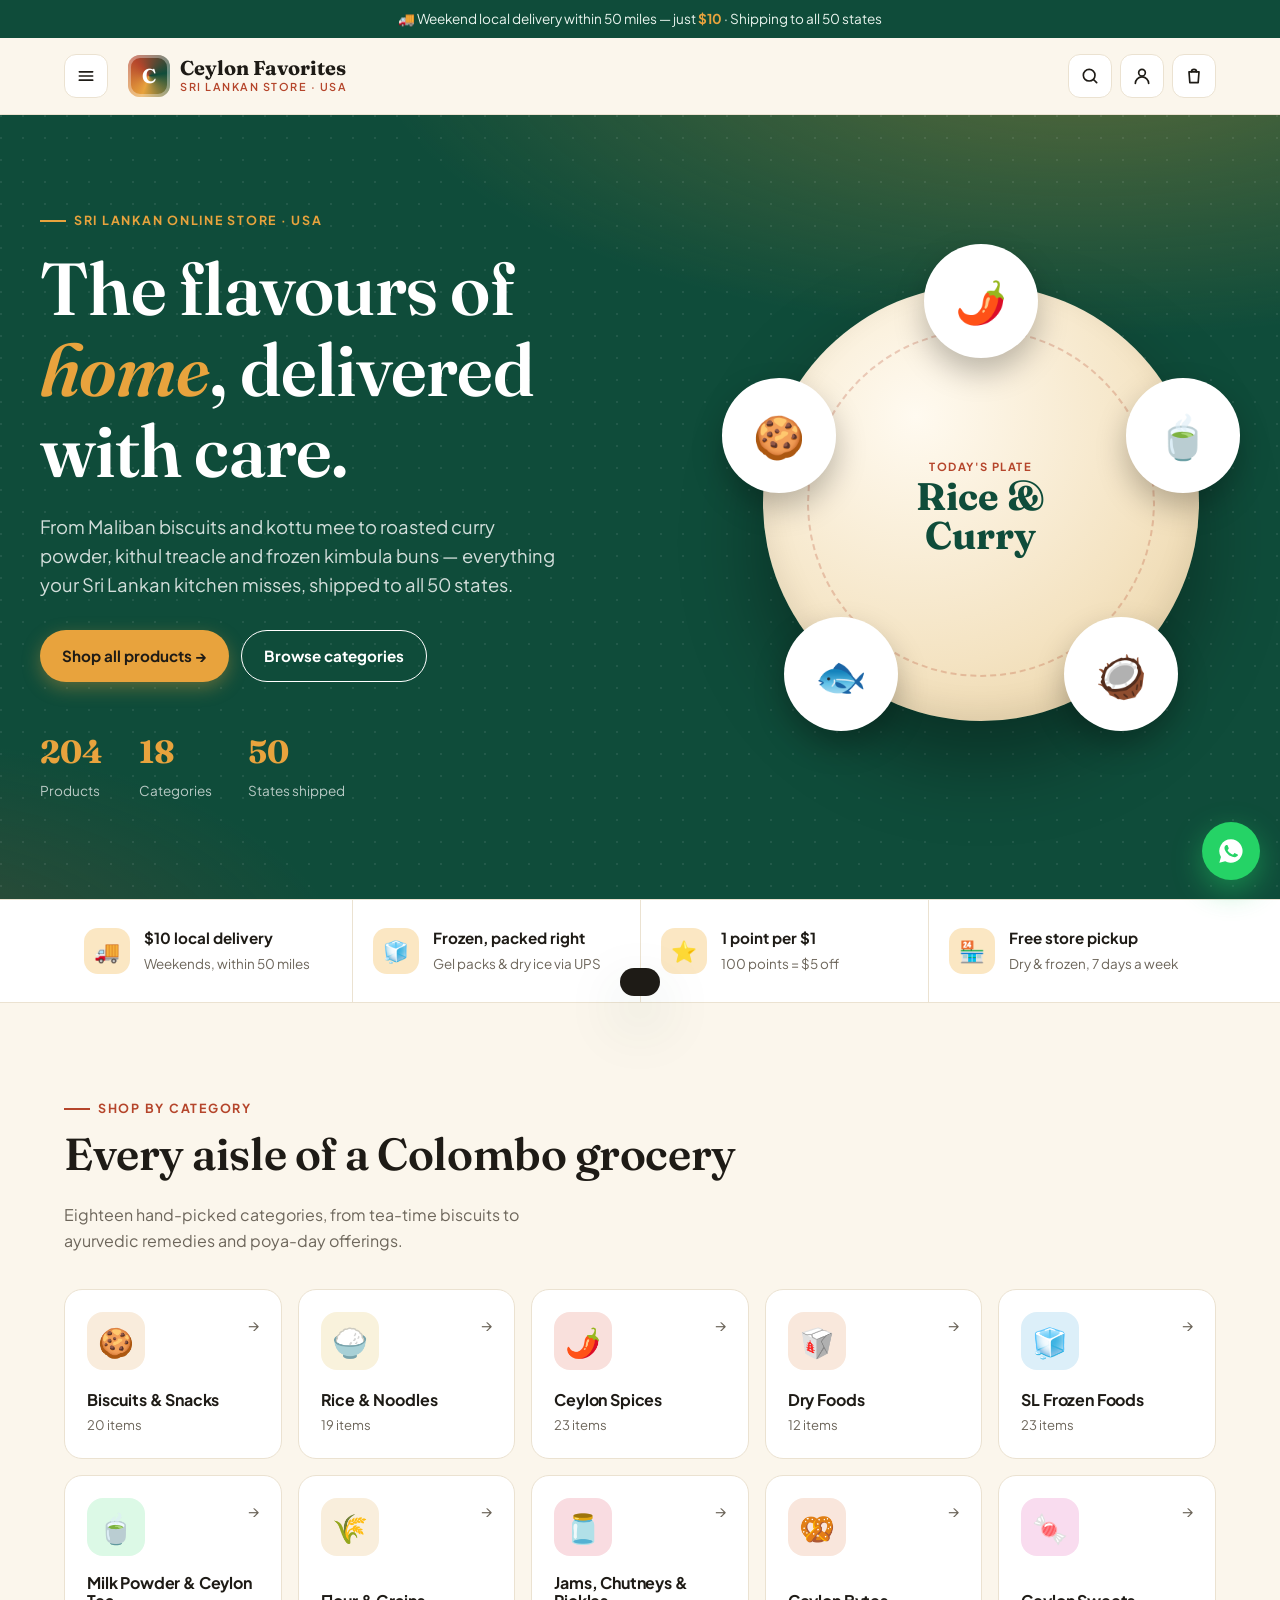
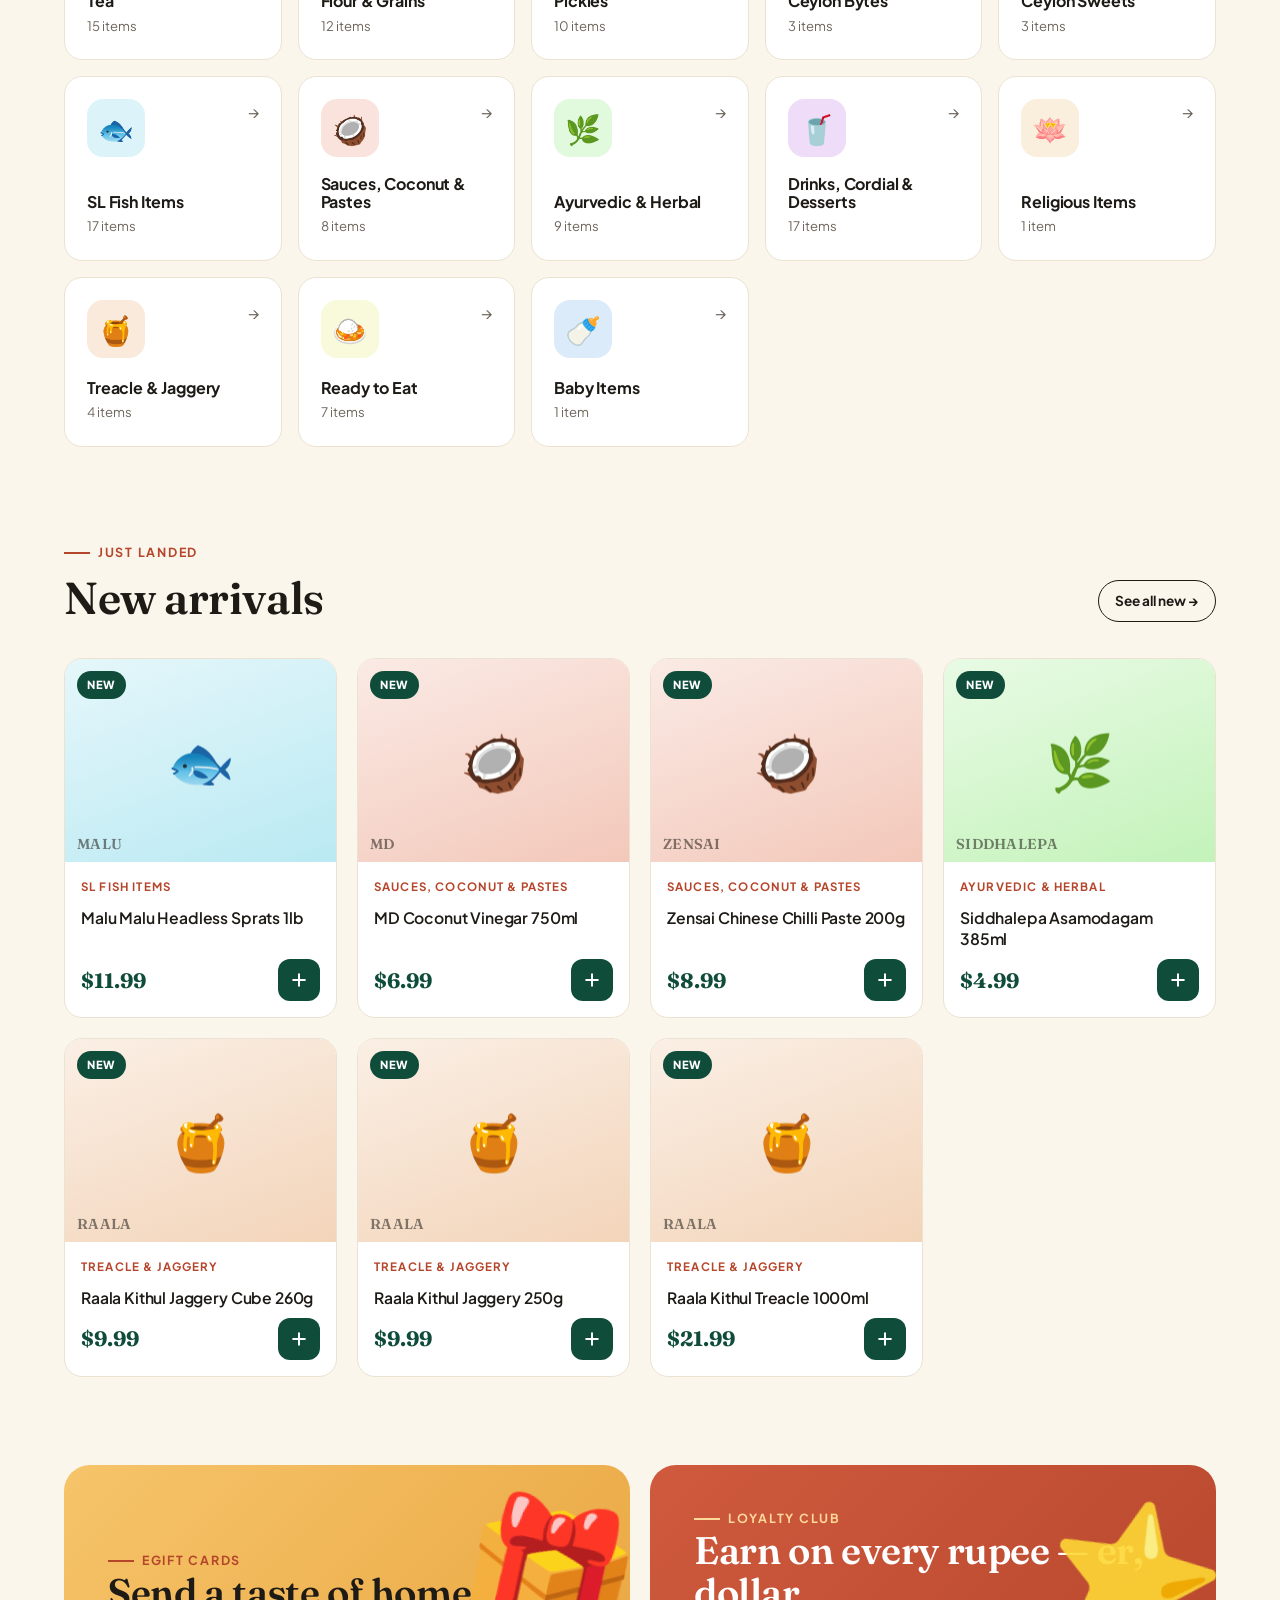
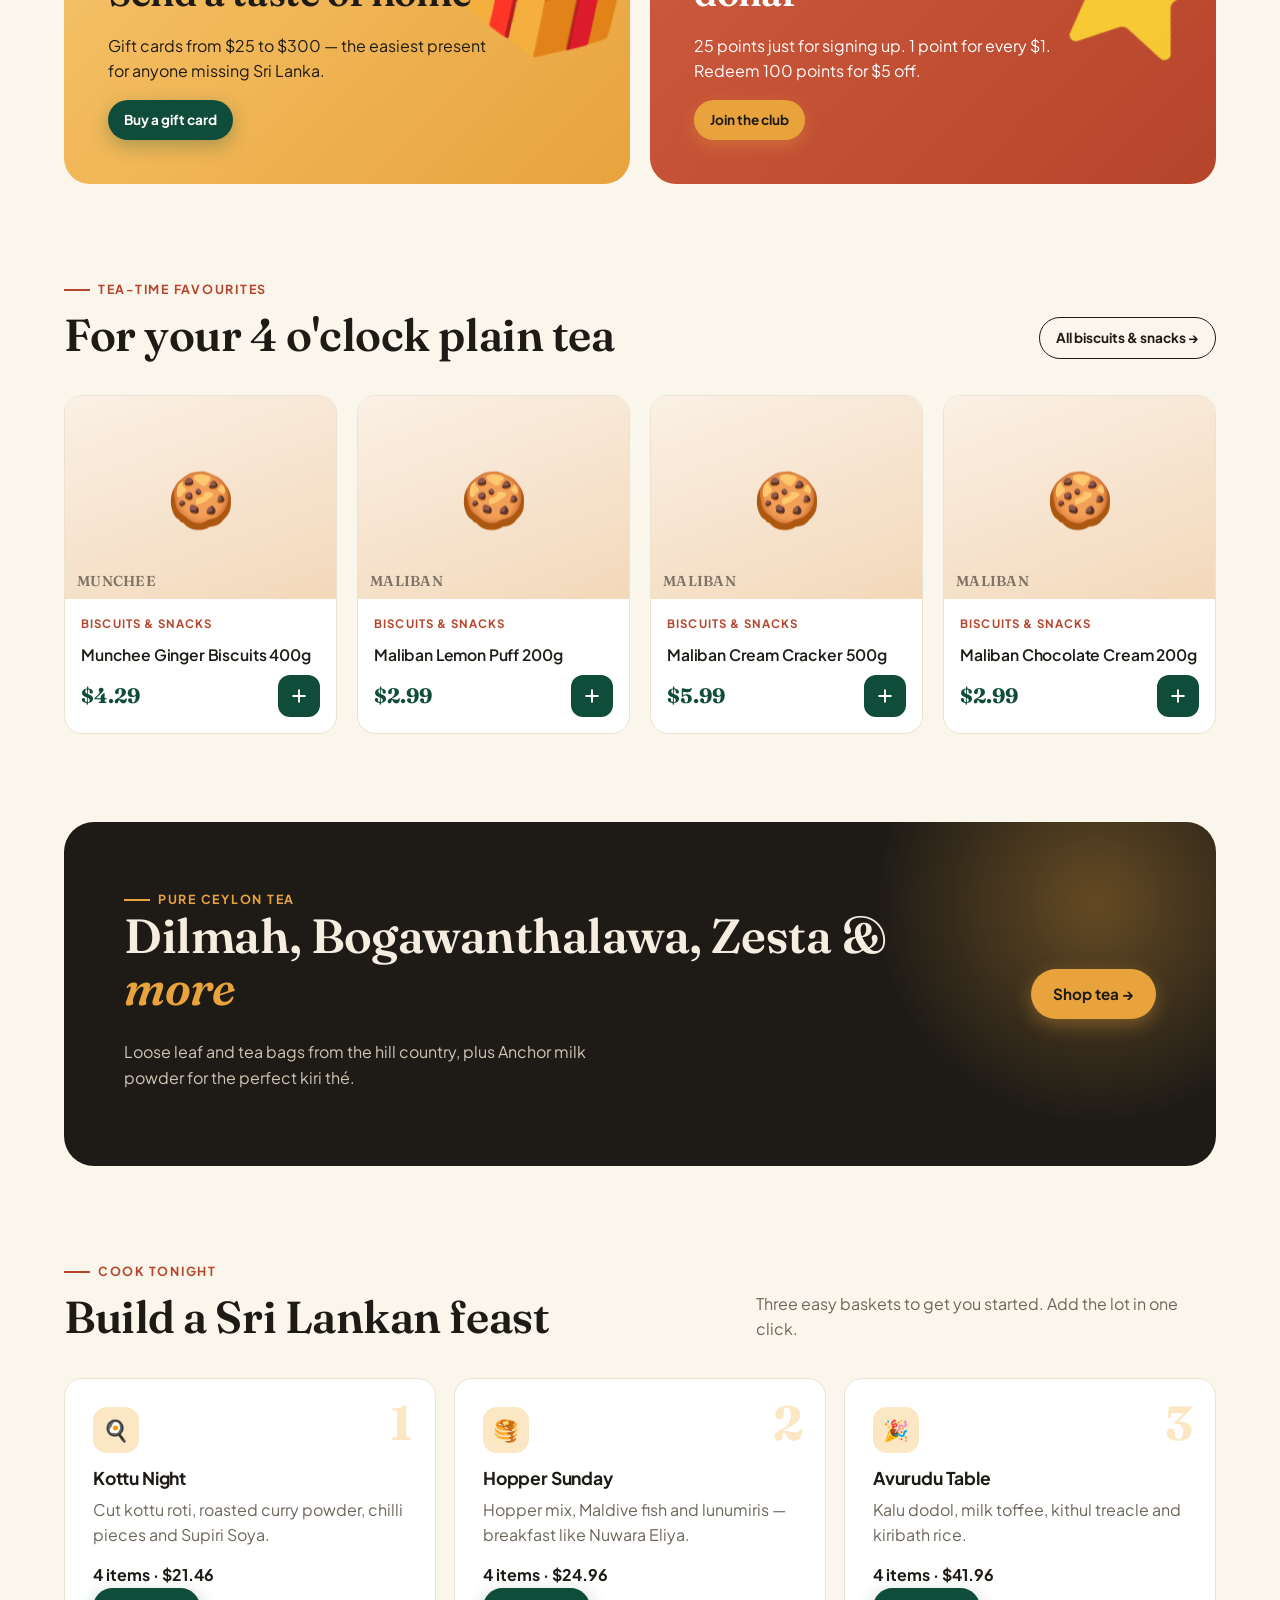
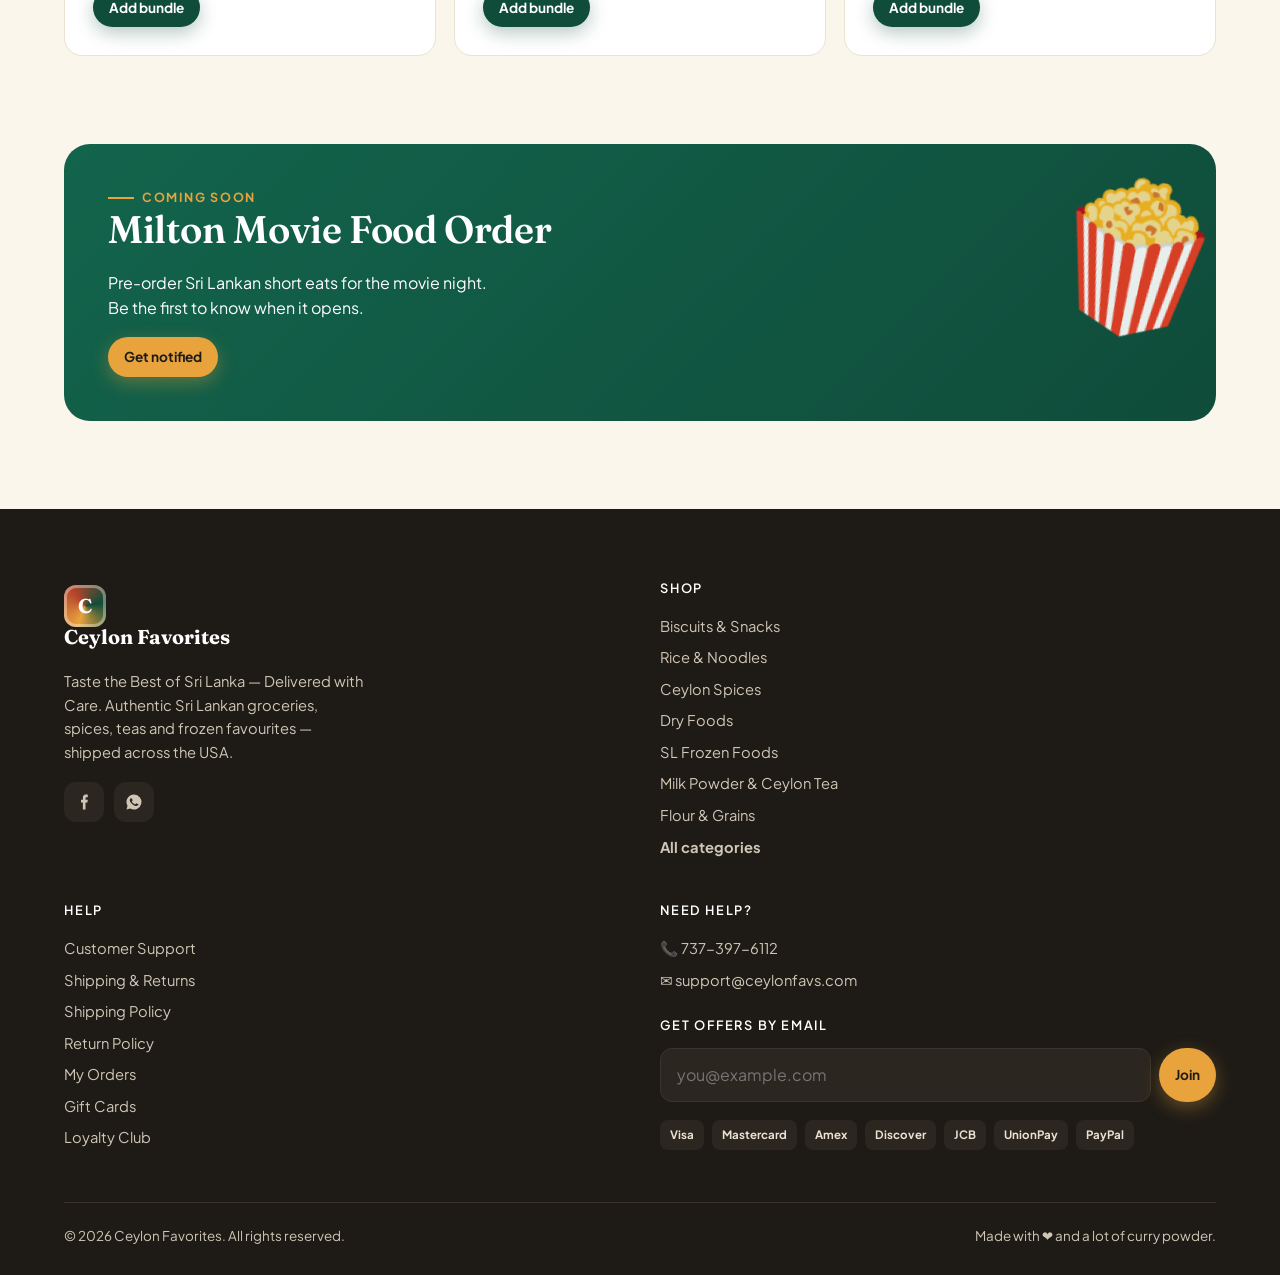
==== index.html @ b24654a7 "Add Ceylon Favorites static website Multi-page storefront covering every menu item: home, all 18 cat" ====
<!doctype html>
<html lang="en">
<head>
  <meta charset="utf-8">
  <meta name="viewport" content="width=device-width, initial-scale=1">
  <title>Ceylon Favorites — Sri Lankan Online Store USA</title>
  <meta name="description" content="Authentic Sri Lankan groceries, spices, teas, snacks and frozen foods delivered across the USA.">
  <link rel="preconnect" href="https://fonts.googleapis.com">
  <link rel="preconnect" href="https://fonts.gstatic.com" crossorigin>
  <link href="https://fonts.googleapis.com/css2?family=Fraunces:ital,opsz,wght@0,9..144,500;0,9..144,600;0,9..144,700;1,9..144,600&family=Plus+Jakarta+Sans:wght@400;500;600;700;800&display=swap" rel="stylesheet">
  <link rel="stylesheet" href="assets/css/style.css">
  <link rel="icon" href="data:image/svg+xml,<svg xmlns='http://www.w3.org/2000/svg' viewBox='0 0 100 100'><text y='.9em' font-size='90'>🌶️</text></svg>">
</head>
<body data-page="home">

<main>
  <!-- Hero -->
  <section class="hero">
    <div class="wrap hero-grid">
      <div>
        <span class="eyebrow">Sri Lankan Online Store · USA</span>
        <h1>The flavours of <em>home</em>, delivered with care.</h1>
        <p class="lead">From Maliban biscuits and kottu mee to roasted curry powder, kithul treacle and frozen kimbula buns — everything your Sri Lankan kitchen misses, shipped to all 50 states.</p>
        <div class="hero-cta">
          <a class="btn btn-gold" href="category.html">Shop all products →</a>
          <a class="btn btn-ghost" href="#categories">Browse categories</a>
        </div>
        <div class="hero-stats">
          <div><b id="statProducts">180+</b><span>Products</span></div>
          <div><b>18</b><span>Categories</span></div>
          <div><b>50</b><span>States shipped</span></div>
        </div>
      </div>
      <div class="hero-art" aria-hidden="true">
        <div class="plate"><div class="plate-center"><div><small>Today's plate</small><b>Rice &amp;<br>Curry</b></div></div></div>
        <div class="orbit">🌶️</div>
        <div class="orbit">🍵</div>
        <div class="orbit">🥥</div>
        <div class="orbit">🐟</div>
        <div class="orbit">🍪</div>
      </div>
    </div>
  </section>

  <!-- Perks -->
  <section class="perks">
    <div class="wrap perks-row">
      <div class="perk"><div class="perk-ico">🚚</div><div><b>$10 local delivery</b><span>Weekends, within 50 miles</span></div></div>
      <div class="perk"><div class="perk-ico">🧊</div><div><b>Frozen, packed right</b><span>Gel packs &amp; dry ice via UPS</span></div></div>
      <div class="perk"><div class="perk-ico">⭐</div><div><b>1 point per $1</b><span>100 points = $5 off</span></div></div>
      <div class="perk"><div class="perk-ico">🏪</div><div><b>Free store pickup</b><span>Dry &amp; frozen, 7 days a week</span></div></div>
    </div>
  </section>

  <!-- Categories -->
  <section class="block" id="categories">
    <div class="wrap">
      <div class="section-head">
        <div><span class="eyebrow dark">Shop by category</span><h2>Every aisle of a Colombo grocery</h2></div>
        <p>Eighteen hand-picked categories, from tea-time biscuits to ayurvedic remedies and poya-day offerings.</p>
      </div>
      <div class="cat-grid" id="catGrid"></div>
    </div>
  </section>

  <!-- New arrivals -->
  <section class="block" style="padding-top:0">
    <div class="wrap">
      <div class="section-head">
        <div><span class="eyebrow dark">Just landed</span><h2>New arrivals</h2></div>
        <a class="btn btn-ghost btn-sm" href="category.html?sort=new">See all new →</a>
      </div>
      <div class="prod-grid" id="newGrid"></div>
    </div>
  </section>

  <!-- Promos -->
  <section class="block" style="padding-top:0">
    <div class="wrap split">
      <a class="promo gold reveal" href="gift-card.html">
        <span class="big-emo">🎁</span>
        <span class="eyebrow dark">eGift Cards</span>
        <h3>Send a taste of home</h3>
        <p>Gift cards from $25 to $300 — the easiest present for anyone missing Sri Lanka.</p>
        <span class="btn btn-primary btn-sm" style="align-self:flex-start">Buy a gift card</span>
      </a>
      <a class="promo red reveal" href="loyalty.html">
        <span class="big-emo">⭐</span>
        <span class="eyebrow" style="color:#ffd99a">Loyalty Club</span>
        <h3>Earn on every rupee — er, dollar</h3>
        <p>25 points just for signing up. 1 point for every $1. Redeem 100 points for $5 off.</p>
        <span class="btn btn-gold btn-sm" style="align-self:flex-start">Join the club</span>
      </a>
    </div>
  </section>

  <!-- Tea-time favourites -->
  <section class="block" style="padding-top:0">
    <div class="wrap">
      <div class="section-head">
        <div><span class="eyebrow dark">Tea-time favourites</span><h2>For your 4 o'clock plain tea</h2></div>
        <a class="btn btn-ghost btn-sm" href="category.html?c=biscuits-and-snacks">All biscuits &amp; snacks →</a>
      </div>
      <div class="prod-grid" id="teaGrid"></div>
    </div>
  </section>

  <!-- Tea band -->
  <section class="block" style="padding-top:0">
    <div class="wrap">
      <div class="tea-band reveal">
        <div style="position:relative">
          <span class="eyebrow">Pure Ceylon Tea</span>
          <h2>Dilmah, Bogawanthalawa, Zesta &amp; <em>more</em></h2>
          <p style="max-width:520px;color:#cfc6b6">Loose leaf and tea bags from the hill country, plus Anchor milk powder for the perfect kiri thé.</p>
        </div>
        <a class="btn btn-gold" style="position:relative" href="category.html?c=milk-powder-ceylon-tea">Shop tea →</a>
      </div>
    </div>
  </section>

  <!-- Cook tonight -->
  <section class="block" style="padding-top:0">
    <div class="wrap">
      <div class="section-head">
        <div><span class="eyebrow dark">Cook tonight</span><h2>Build a Sri Lankan feast</h2></div>
        <p>Three easy baskets to get you started. Add the lot in one click.</p>
      </div>
      <div class="steps" id="bundles"></div>
    </div>
  </section>

  <!-- Coming soon -->
  <section class="block" style="padding-top:0">
    <div class="wrap">
      <a class="promo green reveal" href="movie-food-order.html" style="min-height:240px">
        <span class="big-emo">🍿</span>
        <span class="eyebrow">Coming soon</span>
        <h3>Milton Movie Food Order</h3>
        <p>Pre-order Sri Lankan short eats for the movie night. Be the first to know when it opens.</p>
        <span class="btn btn-gold btn-sm" style="align-self:flex-start">Get notified</span>
      </a>
    </div>
  </section>
</main>

<script src="assets/js/data.js"></script>
<script src="assets/js/main.js"></script>
<script>
  (function () {
    const { D, products, productCard, tint, esc, catLink, addToCart, toast, observeReveals, money, byId } = window.CF;
    document.getElementById("statProducts").textContent = products.length;

    document.getElementById("catGrid").innerHTML = D.categories.map((c) => `
      <a class="cat-card reveal" href="${catLink(c)}">
        <span class="arrow">→</span>
        <span class="emo" style="background:${tint(c.hue)}">${c.icon}</span>
        <div><h3>${esc(c.name)}</h3><small>${c.products.length} item${c.products.length > 1 ? "s" : ""}</small></div>
      </a>`).join("");

    document.getElementById("newGrid").innerHTML = products.filter((p) => p.isNew).slice(0, 8).map((p) => productCard(p, true)).join("");

    const tea = ["Maliban Lemon Puff 200g", "Munchee Ginger Biscuits 400g", "Maliban Cream Cracker 500g", "Maliban Chocolate Cream 200g"];
    document.getElementById("teaGrid").innerHTML = products.filter((p) => tea.includes(p.name)).map((p) => productCard(p, true)).join("");

    const find = (n) => products.find((p) => p.name === n);
    const bundles = [
      { icon: "🍳", title: "Kottu Night", text: "Cut kottu roti, roasted curry powder, chilli pieces and Supiri Soya.", items: ["Fab Cut Kottu Roti 1kg", "Wijaya Roasted Curry Powder 250g", "Wijaya Chilli Pieces 250g", "Delmege Supiri Soya 90g Chicken"] },
      { icon: "🥞", title: "Hopper Sunday", text: "Hopper mix, Maldive fish and lunumiris — breakfast like Nuwara Eliya.", items: ["Wijaya Hopper Mixture 400g", "MD Lunumiris 380g", "MD Maldive Fish Chips 200g Packet", "Yara Grated Coconut 400g"] },
      { icon: "🎉", title: "Avurudu Table", text: "Kalu dodol, milk toffee, kithul treacle and kiribath rice.", items: ["Mikee Kalu Dodol 500g", "Mikee Milk Toffee 200g", "AMK Kithul Treacle 725ml", "White Raw Rice (Kiribath) 4lb"] }
    ];
    document.getElementById("bundles").innerHTML = bundles.map((b, i) => {
      const items = b.items.map(find).filter(Boolean);
      const total = items.reduce((s, p) => s + p.price, 0);
      return `<div class="step reveal">
        <div class="perk-ico">${b.icon}</div>
        <h3>${b.title}</h3>
        <p>${b.text}</p>
        <p style="margin-top:14px;color:var(--ink)"><b>${items.length} items · ${money(total)}</b></p>
        <button class="btn btn-primary btn-sm" data-bundle="${i}">Add bundle</button>
      </div>`;
    }).join("");
    document.getElementById("bundles").addEventListener("click", (e) => {
      const b = e.target.closest("[data-bundle]");
      if (!b) return;
      bundles[b.dataset.bundle].items.map(find).filter(Boolean).forEach((p) => addToCart(p.id));
      toast(`🧺 ${bundles[b.dataset.bundle].title} bundle added`);
    });

    observeReveals();
  })();
</script>
</body>
</html>
---- assets/css/style.css ----
:root {
  --leaf: #0f4c3a;
  --leaf-2: #13644c;
  --leaf-ink: #e9f4ee;
  --saffron: #e8a33d;
  --saffron-soft: #fbe7c3;
  --cinnamon: #b5452b;
  --cream: #fbf6ec;
  --paper: #ffffff;
  --ink: #1e1b16;
  --muted: #6d665b;
  --line: #ebe2d1;
  --shadow: 0 1px 2px rgba(30, 27, 22, .06), 0 8px 24px rgba(30, 27, 22, .08);
  --shadow-lg: 0 24px 60px rgba(15, 76, 58, .18);
  --radius: 18px;
  --display: "Fraunces", Georgia, serif;
  --body: "Plus Jakarta Sans", system-ui, -apple-system, sans-serif;
  --wrap: 1200px;
}

* { box-sizing: border-box; }
html { scroll-behavior: smooth; }
body {
  margin: 0;
  font-family: var(--body);
  color: var(--ink);
  background: var(--cream);
  line-height: 1.6;
  -webkit-font-smoothing: antialiased;
}
img { max-width: 100%; display: block; }
a { color: inherit; text-decoration: none; }
button { font: inherit; cursor: pointer; }
h1, h2, h3, h4 { font-family: var(--display); line-height: 1.1; margin: 0 0 .5em; font-weight: 600; letter-spacing: -.01em; }
p { margin: 0 0 1em; }
.wrap { max-width: var(--wrap); margin: 0 auto; padding: 0 24px; }
[hidden] { display: none !important; }
.sr-only { position: absolute; width: 1px; height: 1px; overflow: hidden; clip: rect(0 0 0 0); }

/* ---------- Announcement + header ---------- */
.announce {
  background: var(--leaf);
  color: var(--leaf-ink);
  font-size: .85rem;
  text-align: center;
  padding: 8px 16px;
}
.announce strong { color: var(--saffron); }

.site-header {
  position: sticky; top: 0; z-index: 50;
  background: rgba(251, 246, 236, .92);
  backdrop-filter: saturate(1.4) blur(12px);
  border-bottom: 1px solid var(--line);
}
.header-row { display: flex; align-items: center; gap: 20px; height: 76px; }
.logo { display: flex; align-items: center; gap: 10px; flex-shrink: 0; }
.logo-mark {
  width: 42px; height: 42px; border-radius: 12px;
  background: conic-gradient(from 200deg, var(--saffron), var(--cinnamon), var(--leaf), var(--saffron));
  display: grid; place-items: center; color: #fff; font-family: var(--display); font-weight: 700; font-size: 1.25rem;
  box-shadow: inset 0 0 0 3px rgba(255,255,255,.35);
}
.logo-text { font-family: var(--display); font-size: 1.25rem; font-weight: 700; line-height: 1; }
.logo-text small { display: block; font-family: var(--body); font-size: .68rem; font-weight: 600; letter-spacing: .14em; text-transform: uppercase; color: var(--cinnamon); margin-top: 4px; }

.nav { display: flex; align-items: center; gap: 2px; margin-left: auto; }
.nav > .nav-item { position: relative; }
.nav-link {
  display: flex; align-items: center; gap: 4px;
  padding: 9px 10px; border-radius: 10px; white-space: nowrap;
  font-weight: 600; font-size: .88rem; color: var(--ink);
  background: none; border: 0;
}
.nav-link:hover, .nav-item:focus-within > .nav-link, .nav-link.active { background: var(--saffron-soft); }
.nav-link .chev { width: 10px; transition: transform .2s; }
.nav-item:hover .chev, .nav-item:focus-within .chev { transform: rotate(180deg); }

.dropdown {
  position: absolute; top: calc(100% + 8px); left: 50%;
  transform: translate(-50%, 6px);
  background: var(--paper); border: 1px solid var(--line); border-radius: var(--radius);
  box-shadow: var(--shadow-lg); padding: 10px; min-width: 240px;
  opacity: 0; visibility: hidden; transition: .18s ease;
}
.dropdown::before { content: ""; position: absolute; inset: -12px 0 auto; height: 12px; }
.nav-item:hover > .dropdown, .nav-item:focus-within > .dropdown { opacity: 1; visibility: visible; transform: translate(-50%, 0); }
.dropdown a { display: block; padding: 9px 12px; border-radius: 10px; font-size: .92rem; font-weight: 500; }
.dropdown a:hover { background: var(--cream); color: var(--leaf); }
.dropdown .tag { font-size: .66rem; font-weight: 700; color: var(--cinnamon); background: #fbe1da; padding: 2px 7px; border-radius: 99px; margin-left: 6px; vertical-align: 2px; }

.mega { width: min(760px, 92vw); display: grid; grid-template-columns: repeat(3, 1fr); gap: 2px; padding: 14px; }
.mega a { display: flex; align-items: center; gap: 10px; }
.mega .emo { width: 30px; height: 30px; border-radius: 9px; display: grid; place-items: center; font-size: 1rem; flex-shrink: 0; }
.mega-foot { grid-column: 1 / -1; border-top: 1px solid var(--line); margin-top: 8px; padding-top: 8px; }
.mega-foot a { font-weight: 700; color: var(--leaf); }

.header-actions { display: flex; align-items: center; gap: 8px; }
.icon-btn {
  position: relative; width: 44px; height: 44px; border-radius: 12px;
  border: 1px solid var(--line); background: var(--paper);
  display: grid; place-items: center; color: var(--ink);
}
.icon-btn:hover { border-color: var(--leaf); color: var(--leaf); }
.icon-btn svg { width: 20px; height: 20px; }
.badge {
  position: absolute; top: -6px; right: -6px; min-width: 20px; height: 20px; padding: 0 5px;
  border-radius: 99px; background: var(--cinnamon); color: #fff; font-size: .72rem; font-weight: 700;
  display: grid; place-items: center; border: 2px solid var(--cream);
}
.badge[data-count="0"] { display: none; }
.menu-toggle { display: none; }

.search-bar { display: none; border-top: 1px solid var(--line); padding: 14px 0; }
.search-bar.open { display: block; }
.search-bar form { display: flex; gap: 10px; }

/* ---------- Buttons & inputs ---------- */
.btn {
  display: inline-flex; align-items: center; justify-content: center; gap: 8px;
  padding: 13px 22px; border-radius: 999px; border: 0;
  font-weight: 700; font-size: .95rem; white-space: nowrap; transition: transform .15s, box-shadow .15s, background .15s;
}
.btn:hover { transform: translateY(-1px); }
.btn-primary { background: var(--leaf); color: #fff; box-shadow: 0 6px 18px rgba(15, 76, 58, .3); }
.btn-primary:hover { background: var(--leaf-2); }
.btn-gold { background: var(--saffron); color: var(--ink); box-shadow: 0 6px 18px rgba(232, 163, 61, .35); }
.btn-ghost { background: transparent; color: inherit; border: 1.5px solid currentColor; }
.btn-sm { padding: 9px 16px; font-size: .85rem; }
.btn[disabled] { opacity: .45; pointer-events: none; }

.input, textarea.input, select.input {
  width: 100%; padding: 13px 16px; border-radius: 12px; border: 1.5px solid var(--line);
  background: var(--paper); font: inherit; color: var(--ink);
}
.input:focus { outline: none; border-color: var(--leaf); box-shadow: 0 0 0 4px rgba(15, 76, 58, .12); }
label.field { display: block; font-weight: 600; font-size: .88rem; margin-bottom: 16px; }
label.field span { display: block; margin-bottom: 6px; }
label.field em { color: var(--cinnamon); font-style: normal; }

/* ---------- Hero ---------- */
.hero {
  position: relative; overflow: hidden;
  background:
    radial-gradient(1200px 500px at 85% -10%, rgba(232, 163, 61, .35), transparent 60%),
    radial-gradient(800px 400px at -10% 110%, rgba(181, 69, 43, .25), transparent 60%),
    var(--leaf);
  color: #fff;
}
.hero::after {
  content: ""; position: absolute; inset: 0; opacity: .08; pointer-events: none;
  background-image: radial-gradient(circle at 1px 1px, #fff 1px, transparent 0);
  background-size: 22px 22px;
}
.hero-grid { position: relative; z-index: 1; display: grid; grid-template-columns: 1.1fr .9fr; gap: 48px; align-items: center; padding: 88px 0 96px; }
.eyebrow { display: inline-flex; align-items: center; gap: 8px; font-size: .78rem; font-weight: 700; letter-spacing: .14em; text-transform: uppercase; color: var(--saffron); }
.eyebrow::before { content: ""; width: 26px; height: 2px; background: currentColor; }
.hero h1 { font-size: clamp(2.6rem, 6vw, 4.6rem); margin: 18px 0 20px; }
.hero h1 em { font-style: italic; color: var(--saffron); }
.hero p.lead { font-size: 1.15rem; max-width: 520px; color: rgba(255,255,255,.82); }
.hero-cta { display: flex; flex-wrap: wrap; gap: 12px; margin-top: 30px; }
.hero-stats { display: flex; gap: 36px; margin-top: 44px; }
.hero-stats b { display: block; font-family: var(--display); font-size: 2rem; color: var(--saffron); }
.hero-stats span { font-size: .85rem; color: rgba(255,255,255,.7); }

.hero-art { position: relative; aspect-ratio: 1; }
.plate {
  position: absolute; inset: 8%; border-radius: 50%;
  background: radial-gradient(circle at 35% 30%, #fffaf0, #f4e3c2 60%, #e7cfa0);
  box-shadow: 0 40px 80px rgba(0,0,0,.35), inset 0 -10px 30px rgba(0,0,0,.08);
}
.plate::before { content: ""; position: absolute; inset: 10%; border-radius: 50%; border: 2px dashed rgba(181, 69, 43, .25); }
.orbit {
  position: absolute; width: 22%; aspect-ratio: 1; border-radius: 50%;
  background: var(--paper); display: grid; place-items: center; font-size: clamp(1.6rem, 3.6vw, 2.6rem);
  box-shadow: 0 14px 30px rgba(0,0,0,.25);
  animation: bob 6s ease-in-out infinite;
}
.orbit:nth-child(2) { top: 0; left: 39%; animation-delay: -1s; }
.orbit:nth-child(3) { top: 26%; right: 0; animation-delay: -2s; }
.orbit:nth-child(4) { bottom: 6%; right: 12%; animation-delay: -3s; }
.orbit:nth-child(5) { bottom: 6%; left: 12%; animation-delay: -4s; }
.orbit:nth-child(6) { top: 26%; left: 0; animation-delay: -5s; }
.plate-center { position: absolute; inset: 0; display: grid; place-items: center; text-align: center; color: var(--leaf); }
.plate-center b { font-family: var(--display); font-size: clamp(1.5rem, 3.2vw, 2.4rem); display: block; line-height: 1; }
.plate-center small { font-weight: 700; letter-spacing: .14em; text-transform: uppercase; font-size: .7rem; color: var(--cinnamon); }
@keyframes bob { 50% { transform: translateY(-10px); } }

/* ---------- Sections ---------- */
section.block { padding: 88px 0; }
.section-head { display: flex; align-items: end; justify-content: space-between; gap: 24px; margin-bottom: 36px; flex-wrap: wrap; }
.section-head h2 { font-size: clamp(2rem, 4vw, 2.8rem); margin: 10px 0 0; }
.section-head p { color: var(--muted); max-width: 460px; margin: 0; }
.eyebrow.dark { color: var(--cinnamon); }

.perks { background: var(--paper); border-block: 1px solid var(--line); }
.perks-row { display: grid; grid-template-columns: repeat(4, 1fr); }
.perk { display: flex; gap: 14px; align-items: center; padding: 26px 20px; }
.perk + .perk { border-left: 1px solid var(--line); }
.perk-ico { width: 46px; height: 46px; border-radius: 14px; background: var(--saffron-soft); display: grid; place-items: center; font-size: 1.3rem; flex-shrink: 0; }
.perk b { display: block; font-size: .95rem; }
.perk span { font-size: .84rem; color: var(--muted); }

.cat-grid { display: grid; grid-template-columns: repeat(auto-fill, minmax(200px, 1fr)); gap: 16px; }
.cat-card {
  position: relative; overflow: hidden; border-radius: var(--radius); padding: 22px;
  background: var(--paper); border: 1px solid var(--line); min-height: 170px;
  display: flex; flex-direction: column; justify-content: space-between;
  transition: transform .2s, box-shadow .2s, border-color .2s;
}
.cat-card:hover { transform: translateY(-4px); box-shadow: var(--shadow); border-color: transparent; }
.cat-card .emo {
  width: 58px; height: 58px; border-radius: 16px; display: grid; place-items: center; font-size: 1.8rem;
  transition: transform .3s;
}
.cat-card:hover .emo { transform: rotate(-8deg) scale(1.08); }
.cat-card h3 { font-family: var(--body); font-size: 1rem; font-weight: 700; margin: 18px 0 2px; }
.cat-card small { color: var(--muted); font-size: .82rem; }
.cat-card .arrow { position: absolute; top: 22px; right: 22px; color: var(--muted); transition: transform .2s, color .2s; }
.cat-card:hover .arrow { transform: translateX(4px); color: var(--leaf); }

/* ---------- Product cards ---------- */
.prod-grid { display: grid; grid-template-columns: repeat(auto-fill, minmax(220px, 1fr)); gap: 20px; }
.prod {
  background: var(--paper); border: 1px solid var(--line); border-radius: var(--radius);
  overflow: hidden; display: flex; flex-direction: column; transition: box-shadow .2s, transform .2s;
}
.prod:hover { box-shadow: var(--shadow); transform: translateY(-3px); }
.prod-media {
  position: relative; aspect-ratio: 4 / 3; display: grid; place-items: center;
  font-size: 3.4rem;
}
.prod-media .label {
  position: absolute; left: 12px; bottom: 10px; right: 12px;
  font-family: var(--display); font-weight: 600; font-size: .9rem; line-height: 1.15;
  color: rgba(30,27,22,.55); text-align: left; text-transform: uppercase; letter-spacing: .02em;
  overflow: hidden; display: -webkit-box; -webkit-line-clamp: 1; -webkit-box-orient: vertical;
}
.pill { position: absolute; top: 12px; left: 12px; font-size: .7rem; font-weight: 800; letter-spacing: .06em; text-transform: uppercase; padding: 5px 10px; border-radius: 99px; }
.pill.new { background: var(--leaf); color: #fff; }
.pill.oos { background: #fff; color: var(--muted); border: 1px solid var(--line); }
.pill.sale { background: var(--cinnamon); color: #fff; }
.prod-body { padding: 16px; display: flex; flex-direction: column; gap: 10px; flex: 1; }
.prod-cat { font-size: .72rem; font-weight: 700; letter-spacing: .1em; text-transform: uppercase; color: var(--cinnamon); }
.prod h4 { font-family: var(--body); font-size: .98rem; font-weight: 600; margin: 0; line-height: 1.35; }
.prod-foot { margin-top: auto; display: flex; align-items: center; justify-content: space-between; gap: 8px; }
.price { font-family: var(--display); font-size: 1.3rem; font-weight: 700; color: var(--leaf); }
.price s { font-family: var(--body); font-size: .85rem; color: var(--muted); font-weight: 500; margin-left: 6px; }
.add-btn {
  width: 42px; height: 42px; border-radius: 12px; border: 0; background: var(--leaf); color: #fff;
  display: grid; place-items: center; transition: background .15s, transform .15s;
}
.add-btn:hover { background: var(--saffron); color: var(--ink); transform: scale(1.06); }
.add-btn[disabled] { background: var(--line); color: var(--muted); }
.add-btn svg { width: 20px; height: 20px; }
.prod.is-oos .prod-media { filter: grayscale(.8); opacity: .7; }

/* ---------- Promo bands ---------- */
.split { display: grid; grid-template-columns: 1fr 1fr; gap: 20px; }
.promo {
  border-radius: 26px; padding: 44px; position: relative; overflow: hidden; min-height: 300px;
  display: flex; flex-direction: column; justify-content: flex-end;
}
.promo h3 { font-size: clamp(1.8rem, 3vw, 2.4rem); }
.promo p { max-width: 380px; }
.promo .big-emo { position: absolute; right: -10px; top: -10px; font-size: 9rem; opacity: .9; transform: rotate(12deg); }
.promo.gold { background: linear-gradient(135deg, #f6c46a, var(--saffron)); color: var(--ink); }
.promo.red { background: linear-gradient(135deg, #cf5a3e, var(--cinnamon)); color: #fff; }
.promo.green { background: linear-gradient(135deg, var(--leaf-2), var(--leaf)); color: #fff; }

.tea-band {
  background: var(--ink); color: #f4ede0; border-radius: 30px; padding: 60px;
  display: grid; grid-template-columns: 1fr auto; gap: 40px; align-items: center;
  position: relative; overflow: hidden;
}
.tea-band::before {
  content: ""; position: absolute; width: 480px; height: 480px; right: -120px; top: -160px; border-radius: 50%;
  background: radial-gradient(circle, rgba(232,163,61,.35), transparent 65%);
}
.tea-band h2 { font-size: clamp(2rem, 4vw, 3rem); }
.tea-band h2 em { color: var(--saffron); }

.testi-grid { display: grid; grid-template-columns: repeat(3, 1fr); gap: 20px; }
.testi { background: var(--paper); border: 1px solid var(--line); border-radius: var(--radius); padding: 28px; }
.testi .stars { color: var(--saffron); letter-spacing: 2px; margin-bottom: 10px; }
.testi p { font-family: var(--display); font-size: 1.12rem; line-height: 1.45; }
.testi small { color: var(--muted); font-weight: 600; }

/* ---------- Page hero (inner pages) ---------- */
.page-hero {
  background:
    radial-gradient(600px 260px at 90% 0%, rgba(232,163,61,.35), transparent 70%),
    var(--leaf);
  color: #fff; padding: 64px 0 56px;
}
.crumbs { font-size: .85rem; color: rgba(255,255,255,.65); margin-bottom: 14px; }
.crumbs a:hover { color: var(--saffron); }
.page-hero h1 { font-size: clamp(2.2rem, 5vw, 3.6rem); margin: 0 0 10px; }
.page-hero p { color: rgba(255,255,255,.8); max-width: 620px; font-size: 1.08rem; margin: 0; }
.page-hero .hero-emo { font-size: 3rem; margin-bottom: 8px; }

/* ---------- Category page ---------- */
.shop-layout { display: grid; grid-template-columns: 260px 1fr; gap: 36px; padding: 48px 0 88px; align-items: start; }
.side { position: sticky; top: 100px; background: var(--paper); border: 1px solid var(--line); border-radius: var(--radius); padding: 14px; max-height: calc(100vh - 120px); overflow: auto; }
.side h4 { font-family: var(--body); font-size: .75rem; letter-spacing: .14em; text-transform: uppercase; color: var(--muted); margin: 8px 10px 10px; }
.side a { display: flex; justify-content: space-between; align-items: center; padding: 8px 10px; border-radius: 10px; font-size: .9rem; font-weight: 500; }
.side a:hover { background: var(--cream); }
.side a.active { background: var(--leaf); color: #fff; }
.side a .n { font-size: .75rem; opacity: .6; }
.toolbar { display: flex; gap: 12px; align-items: center; justify-content: space-between; flex-wrap: wrap; margin-bottom: 22px; }
.toolbar .count { color: var(--muted); font-size: .92rem; }
.toolbar .controls { display: flex; gap: 10px; flex-wrap: wrap; }
.toolbar .input { width: auto; padding: 10px 14px; }
.chip { display: inline-flex; align-items: center; gap: 6px; font-size: .85rem; font-weight: 600; padding: 9px 14px; border-radius: 99px; border: 1.5px solid var(--line); background: var(--paper); }
.chip input { accent-color: var(--leaf); }
.empty { text-align: center; padding: 60px 20px; background: var(--paper); border: 1px dashed var(--line); border-radius: var(--radius); color: var(--muted); }
.empty .big { font-size: 3rem; }

/* ---------- Content pages ---------- */
.content { padding: 64px 0 96px; }
.content-grid { display: grid; grid-template-columns: 1fr 340px; gap: 40px; align-items: start; }
.card { background: var(--paper); border: 1px solid var(--line); border-radius: var(--radius); padding: 32px; }
.card + .card { margin-top: 20px; }
.prose h2 { font-size: 1.7rem; margin-top: 1.4em; }
.prose h2:first-child { margin-top: 0; }
.prose h3 { font-family: var(--body); font-size: 1.05rem; font-weight: 700; margin-top: 1.4em; }
.prose ul { padding-left: 1.2em; margin: 0 0 1em; }
.prose li { margin-bottom: .45em; }
.prose li::marker { color: var(--saffron); }
.prose .note { background: var(--saffron-soft); border-left: 4px solid var(--saffron); padding: 14px 18px; border-radius: 0 12px 12px 0; font-size: .95rem; }
.meta { font-size: .85rem; color: var(--muted); }

.aside-card { background: var(--leaf); color: #fff; border-radius: var(--radius); padding: 28px; position: sticky; top: 100px; }
.aside-card h3 { font-size: 1.4rem; }
.aside-card a.line { display: flex; align-items: center; gap: 12px; padding: 12px 0; border-top: 1px solid rgba(255,255,255,.15); font-weight: 600; }
.aside-card a.line:hover { color: var(--saffron); }
.aside-card .ico { width: 36px; height: 36px; border-radius: 10px; background: rgba(255,255,255,.12); display: grid; place-items: center; }

.info-grid { display: grid; grid-template-columns: repeat(3, 1fr); gap: 18px; margin-bottom: 28px; }
.info { background: var(--paper); border: 1px solid var(--line); border-radius: var(--radius); padding: 24px; }
.info .perk-ico { margin-bottom: 14px; }
.info b { display: block; font-size: 1.05rem; margin-bottom: 4px; }
.info p { color: var(--muted); font-size: .92rem; margin: 0; }
.info .stat { font-family: var(--display); font-size: 2rem; color: var(--leaf); font-weight: 700; }

table.hours { width: 100%; border-collapse: collapse; font-size: .95rem; }
table.hours td { padding: 10px 0; border-bottom: 1px solid var(--line); }
table.hours td:last-child { text-align: right; font-weight: 600; }

.steps { display: grid; grid-template-columns: repeat(3, 1fr); gap: 18px; counter-reset: s; }
.step { background: var(--paper); border: 1px solid var(--line); border-radius: var(--radius); padding: 28px; position: relative; }
.step::before { counter-increment: s; content: counter(s); position: absolute; top: 20px; right: 22px; font-family: var(--display); font-size: 3rem; color: var(--saffron-soft); font-weight: 700; line-height: 1; }
.step .perk-ico { margin-bottom: 16px; }
.step h3 { font-family: var(--body); font-size: 1.1rem; font-weight: 700; }
.step p { color: var(--muted); margin: 0; }

/* Gift card */
.gc-layout { display: grid; grid-template-columns: 1fr 1fr; gap: 48px; align-items: center; }
.giftcard {
  aspect-ratio: 1.586; border-radius: 24px; padding: 30px; color: #fff; position: relative; overflow: hidden;
  background: linear-gradient(135deg, var(--leaf) 0%, #0b3a2c 55%, var(--cinnamon) 130%);
  box-shadow: var(--shadow-lg); display: flex; flex-direction: column; justify-content: space-between;
  transform: rotate(-3deg); transition: transform .4s;
}
.giftcard:hover { transform: rotate(0) scale(1.02); }
.giftcard::before { content: "🌺"; position: absolute; font-size: 10rem; right: -30px; bottom: -40px; opacity: .25; }
.giftcard .amt { font-family: var(--display); font-size: clamp(2.6rem, 6vw, 4rem); font-weight: 700; color: var(--saffron); line-height: 1; }
.gc-amounts { display: grid; grid-template-columns: repeat(4, 1fr); gap: 10px; margin: 10px 0 20px; }
.gc-amounts button {
  padding: 14px 0; border-radius: 12px; border: 1.5px solid var(--line); background: var(--paper);
  font-weight: 700; font-size: 1rem;
}
.gc-amounts button.on { border-color: var(--leaf); background: var(--leaf); color: #fff; }
.qty { display: inline-flex; align-items: center; border: 1.5px solid var(--line); border-radius: 12px; background: var(--paper); }
.qty button { width: 40px; height: 44px; border: 0; background: none; font-size: 1.2rem; }
.qty input { width: 44px; text-align: center; border: 0; font: inherit; font-weight: 700; background: none; }

/* Loyalty */
.points-hero { display: grid; grid-template-columns: repeat(3, 1fr); gap: 18px; }
.points-card { border-radius: 24px; padding: 32px; color: #fff; }
.points-card .stat { font-family: var(--display); font-size: 3.2rem; font-weight: 700; line-height: 1; margin-bottom: 8px; }
.meter { height: 12px; border-radius: 99px; background: var(--line); overflow: hidden; margin: 14px 0 8px; }
.meter > i { display: block; height: 100%; border-radius: inherit; background: linear-gradient(90deg, var(--saffron), var(--cinnamon)); }

/* Coming soon */
.soon {
  min-height: 70vh; display: grid; place-items: center; text-align: center; padding: 80px 24px;
  background: radial-gradient(800px 400px at 50% 0%, rgba(232,163,61,.3), transparent 70%), var(--ink); color: #fff;
}
.soon h1 { font-size: clamp(2.4rem, 6vw, 4.4rem); }
.soon h1 em { color: var(--saffron); }
.countdown { display: flex; gap: 14px; justify-content: center; margin: 30px 0; }
.countdown div { background: rgba(255,255,255,.08); border: 1px solid rgba(255,255,255,.15); border-radius: 16px; padding: 16px 18px; min-width: 84px; }
.countdown b { display: block; font-family: var(--display); font-size: 2.2rem; color: var(--saffron); line-height: 1; }
.countdown span { font-size: .72rem; letter-spacing: .14em; text-transform: uppercase; color: rgba(255,255,255,.6); }
.notify { display: flex; gap: 10px; max-width: 440px; margin: 0 auto; }
.notify .input { background: rgba(255,255,255,.95); }
.popcorn { font-size: 4.5rem; animation: bob 3s ease-in-out infinite; }

/* Orders */
.orders-empty { text-align: center; padding: 56px 24px; }
.orders-empty .big { font-size: 3.6rem; }
.order-row { display: grid; grid-template-columns: 1fr auto auto; gap: 16px; align-items: center; padding: 14px 0; border-bottom: 1px solid var(--line); }
.order-row:last-child { border-bottom: 0; }

/* ---------- Cart drawer ---------- */
.scrim { position: fixed; inset: 0; background: rgba(30,27,22,.45); z-index: 90; opacity: 0; visibility: hidden; transition: .25s; }
.scrim.open { opacity: 1; visibility: visible; }
.drawer {
  position: fixed; top: 0; right: 0; bottom: 0; width: min(420px, 100vw); z-index: 100;
  background: var(--cream); display: flex; flex-direction: column;
  transform: translateX(100%); visibility: hidden; transition: transform .3s cubic-bezier(.2,.8,.2,1), visibility .3s;
  box-shadow: -20px 0 60px rgba(0,0,0,.15);
}
.drawer.open { transform: none; visibility: visible; }
.drawer-head { display: flex; align-items: center; justify-content: space-between; padding: 20px 24px; border-bottom: 1px solid var(--line); }
.drawer-head h3 { margin: 0; font-size: 1.4rem; }
.drawer-body { flex: 1; overflow: auto; padding: 8px 24px; }
.drawer-foot { padding: 20px 24px; border-top: 1px solid var(--line); background: var(--paper); }
.line-item { display: grid; grid-template-columns: 56px 1fr auto; gap: 14px; align-items: center; padding: 14px 0; border-bottom: 1px solid var(--line); }
.line-item .thumb { width: 56px; height: 56px; border-radius: 12px; display: grid; place-items: center; font-size: 1.6rem; }
.line-item h5 { margin: 0 0 4px; font-size: .9rem; font-weight: 600; line-height: 1.3; }
.line-item .qty { transform: scale(.85); transform-origin: left; }
.line-item .remove { border: 0; background: none; color: var(--muted); font-size: .78rem; text-decoration: underline; padding: 0; }
.totals { display: flex; justify-content: space-between; font-weight: 700; font-size: 1.1rem; margin-bottom: 6px; }
.points-note { font-size: .82rem; color: var(--leaf); margin-bottom: 14px; }
.drawer-foot .btn { width: 100%; }

/* Mobile nav */
.mnav {
  position: fixed; top: 0; left: 0; bottom: 0; width: min(340px, 88vw); z-index: 100; background: var(--cream);
  transform: translateX(-100%); visibility: hidden; transition: transform .3s cubic-bezier(.2,.8,.2,1), visibility .3s; overflow: auto; padding: 20px;
}
.mnav.open { transform: none; visibility: visible; }
.mnav details { border-bottom: 1px solid var(--line); }
.mnav summary, .mnav > a { display: block; padding: 14px 4px; font-weight: 700; list-style: none; cursor: pointer; border-bottom: 1px solid var(--line); }
.mnav details summary { border: 0; }
.mnav summary::after { content: "+"; float: right; color: var(--muted); }
.mnav details[open] summary::after { content: "–"; }
.mnav details a { display: block; padding: 8px 12px; font-size: .92rem; color: var(--muted); }

/* Toast */
.toast {
  position: fixed; left: 50%; bottom: 24px; z-index: 120; transform: translate(-50%, 120px);
  background: var(--ink); color: #fff; padding: 14px 20px; border-radius: 14px; font-weight: 600; font-size: .92rem;
  box-shadow: var(--shadow-lg); transition: transform .3s cubic-bezier(.2,.8,.2,1); display: flex; gap: 10px; align-items: center;
  max-width: calc(100vw - 32px);
}
.toast.show { transform: translate(-50%, 0); }

/* ---------- Footer ---------- */
.site-footer { background: var(--ink); color: #cfc6b6; padding: 72px 0 28px; margin-top: 0; }
.foot-grid { display: grid; grid-template-columns: 1.4fr 1fr 1fr 1.2fr; gap: 40px; }
.site-footer h4 { font-family: var(--body); color: #fff; font-size: .8rem; letter-spacing: .14em; text-transform: uppercase; margin-bottom: 16px; }
.site-footer a { display: block; padding: 4px 0; font-size: .92rem; }
.site-footer a:hover { color: var(--saffron); }
.site-footer .logo-text { color: #fff; }
.foot-about { font-size: .92rem; margin-top: 16px; max-width: 300px; }
.newsletter { display: flex; gap: 8px; margin-top: 10px; }
.newsletter .input { background: #2b2620; border-color: #3a342c; color: #fff; }
.pay-row { display: flex; flex-wrap: wrap; gap: 8px; margin-top: 18px; }
.pay-row span { font-size: .72rem; font-weight: 700; padding: 6px 10px; border-radius: 8px; background: #2b2620; color: #e9e1d2; }
.foot-bottom { display: flex; justify-content: space-between; gap: 16px; flex-wrap: wrap; border-top: 1px solid #3a342c; margin-top: 48px; padding-top: 22px; font-size: .84rem; }
.socials { display: flex; gap: 10px; margin-top: 18px; }
.socials a { width: 40px; height: 40px; border-radius: 12px; background: #2b2620; display: grid; place-items: center; padding: 0; }
.socials svg { width: 18px; height: 18px; }

.wa-fab {
  position: fixed; right: 20px; bottom: 20px; z-index: 80; width: 58px; height: 58px; border-radius: 50%;
  background: #25d366; color: #fff; display: grid; place-items: center; box-shadow: 0 10px 30px rgba(37,211,102,.45);
}
.wa-fab svg { width: 28px; height: 28px; }

/* Reveal on scroll */
.reveal { opacity: 0; transform: translateY(18px); transition: opacity .6s ease, transform .6s ease; }
.reveal.in { opacity: 1; transform: none; }
@media (prefers-reduced-motion: reduce) {
  * { animation: none !important; transition: none !important; }
  .reveal { opacity: 1; transform: none; }
}

/* ---------- Responsive ---------- */
@media (max-width: 1340px) {
  .nav { display: none; }
  .menu-toggle { display: grid; }
  .header-actions { margin-left: auto; }
  .foot-grid { grid-template-columns: 1fr 1fr; }
}
@media (max-width: 900px) {
  .hero-grid, .split, .content-grid, .gc-layout, .tea-band { grid-template-columns: 1fr; }
  .hero-art { max-width: 420px; margin: 0 auto; width: 100%; }
  .perks-row { grid-template-columns: 1fr 1fr; }
  .perk:nth-child(3) { border-left: 0; }
  .perk:nth-child(n+3) { border-top: 1px solid var(--line); }
  .shop-layout { grid-template-columns: 1fr; }
  .side { position: static; max-height: none; display: flex; gap: 6px; overflow-x: auto; padding: 8px; }
  .side h4 { display: none; }
  .side a { white-space: nowrap; flex-shrink: 0; }
  .side a .n { margin-left: 6px; }
  .testi-grid, .info-grid, .steps, .points-hero { grid-template-columns: 1fr; }
  .aside-card { position: static; }
  .tea-band { padding: 40px 28px; }
}
@media (max-width: 560px) {
  .wrap { padding: 0 16px; }
  section.block { padding: 60px 0; }
  .hero-grid { padding: 56px 0 64px; }
  .hero-stats { gap: 22px; }
  .logo-text small { display: none; }
  .prod-grid { grid-template-columns: 1fr 1fr; gap: 12px; }
  .prod-media { font-size: 2.6rem; }
  .prod-body { padding: 12px; }
  .prod h4 { font-size: .88rem; }
  .price { font-size: 1.1rem; }
  .add-btn { width: 36px; height: 36px; }
  .cat-grid { grid-template-columns: 1fr 1fr; gap: 12px; }
  .cat-card { min-height: 150px; padding: 16px; }
  .promo { padding: 30px; min-height: 260px; }
  .card { padding: 22px; }
  .foot-grid { grid-template-columns: 1fr; }
  .gc-amounts { grid-template-columns: repeat(3, 1fr); }
  .header-row { gap: 12px; }
  .icon-btn { width: 40px; height: 40px; }
  .countdown div { min-width: 0; flex: 1; padding: 12px 6px; }
  .notify { flex-direction: column; }
}
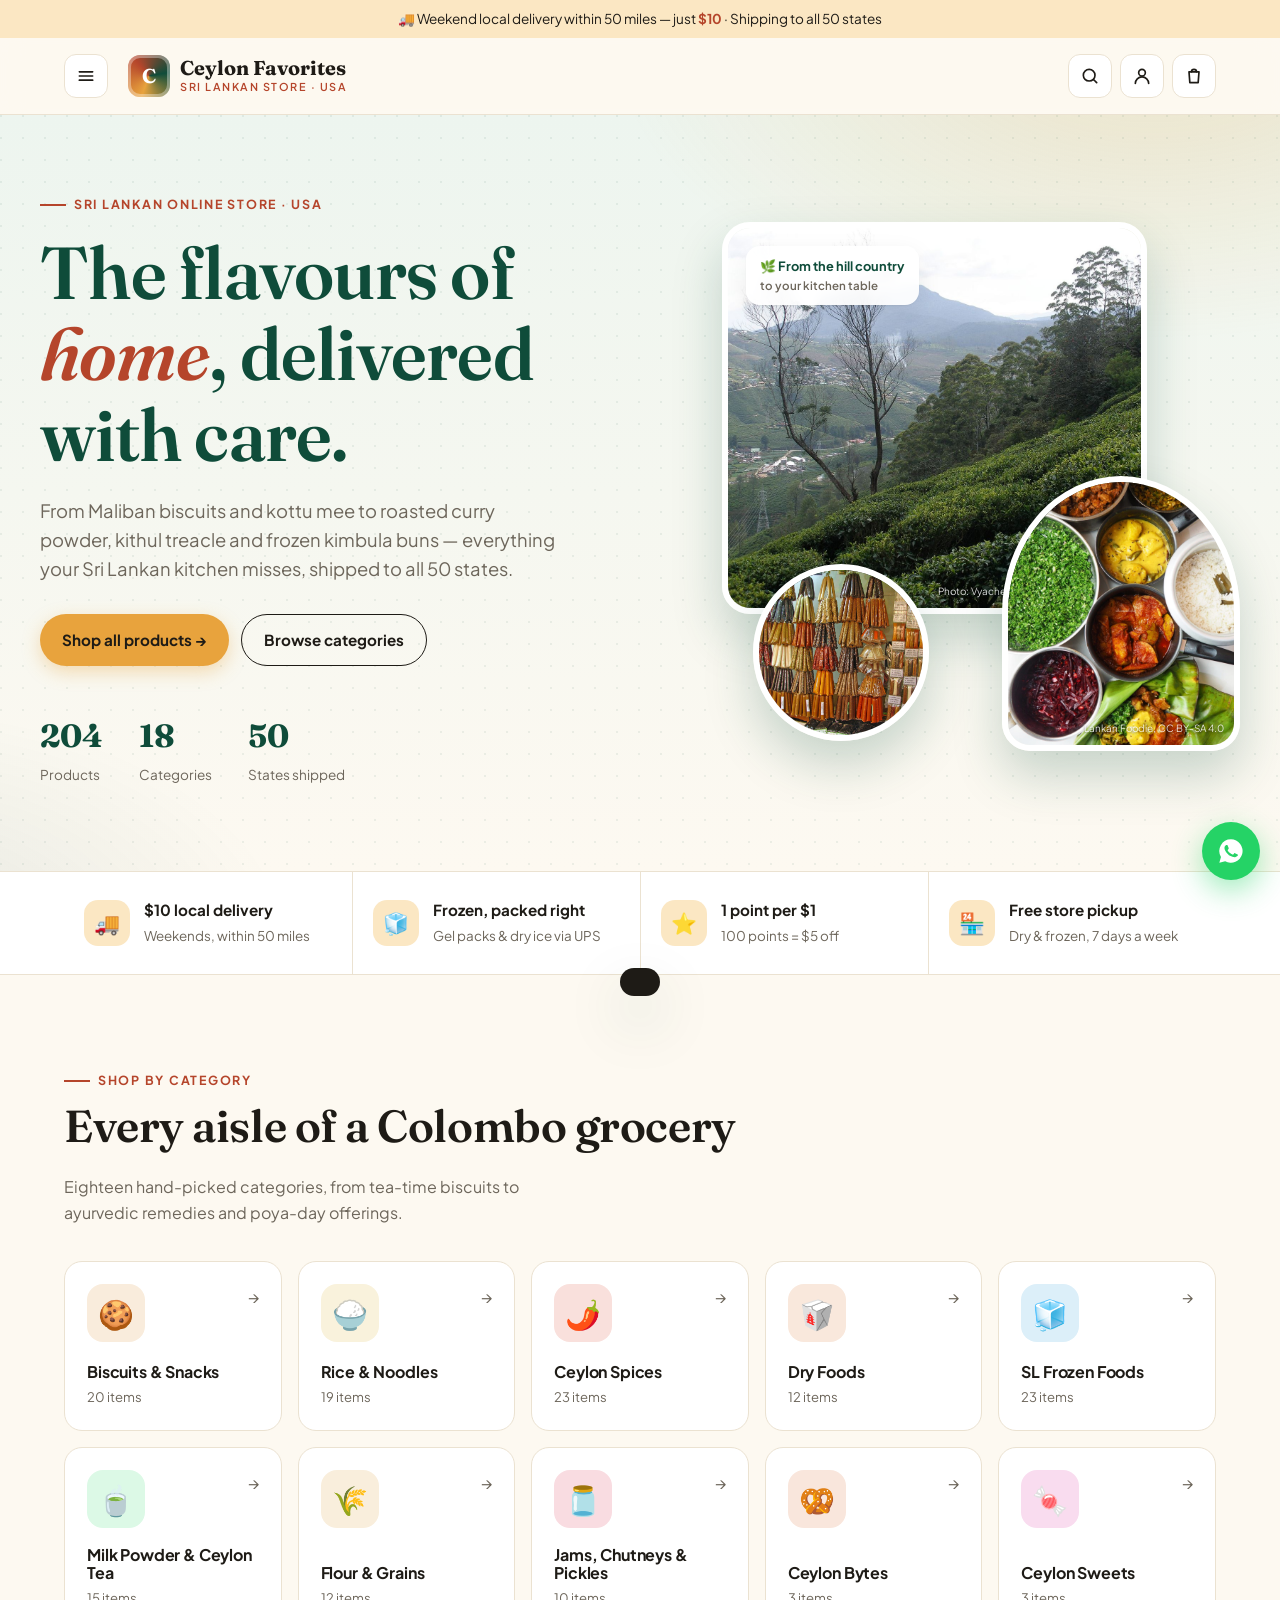
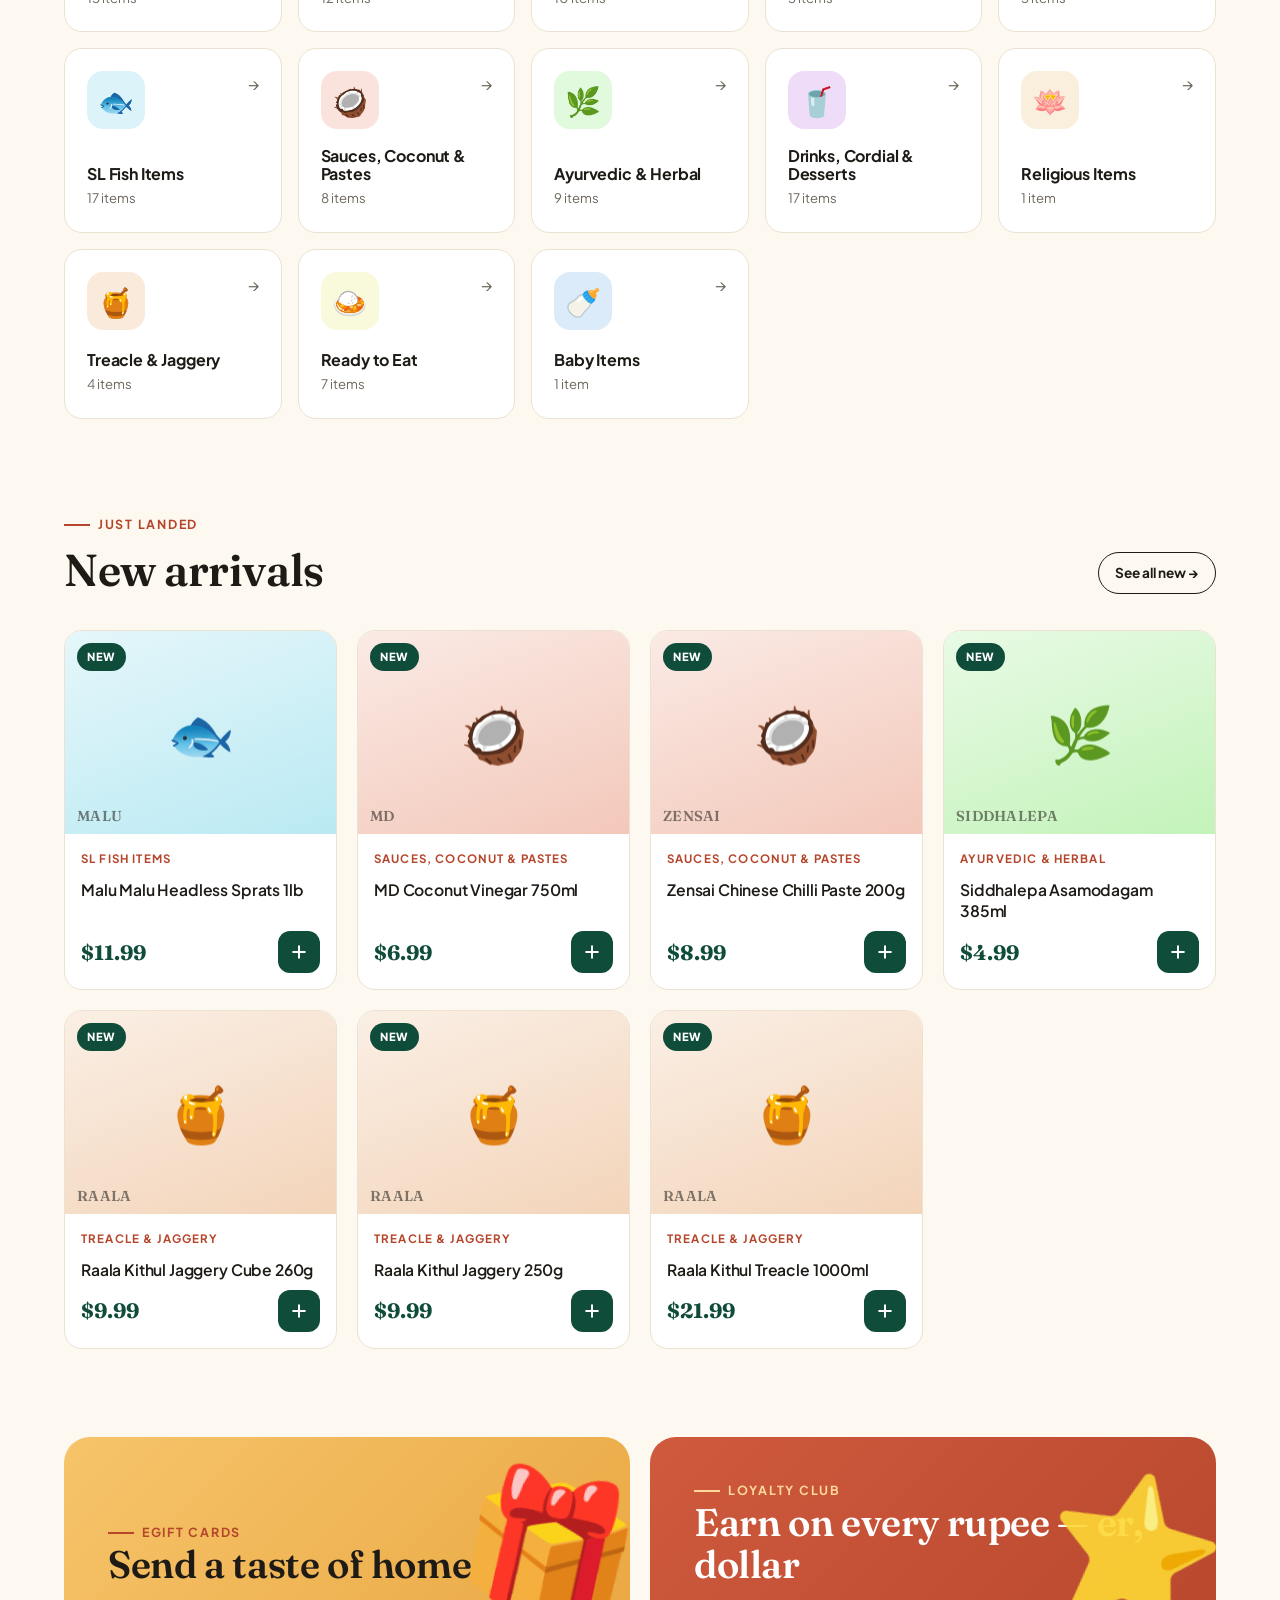
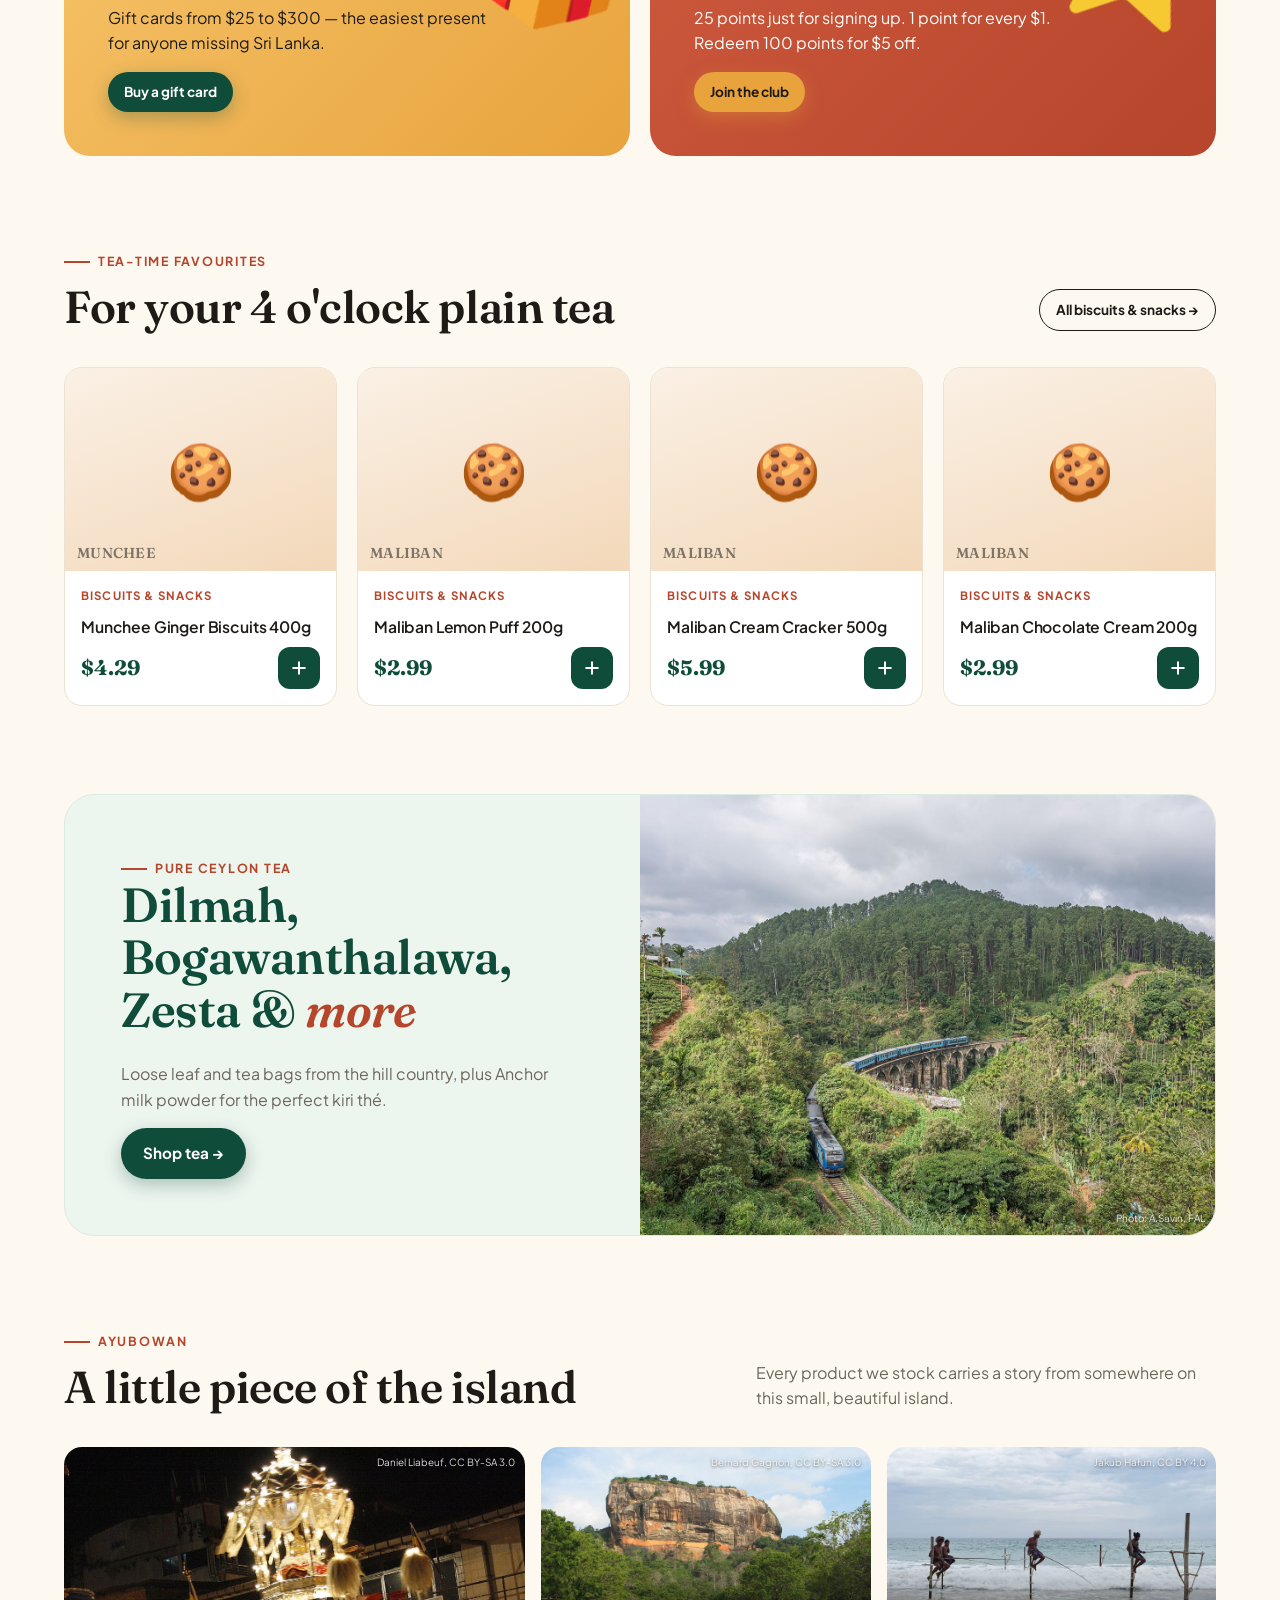
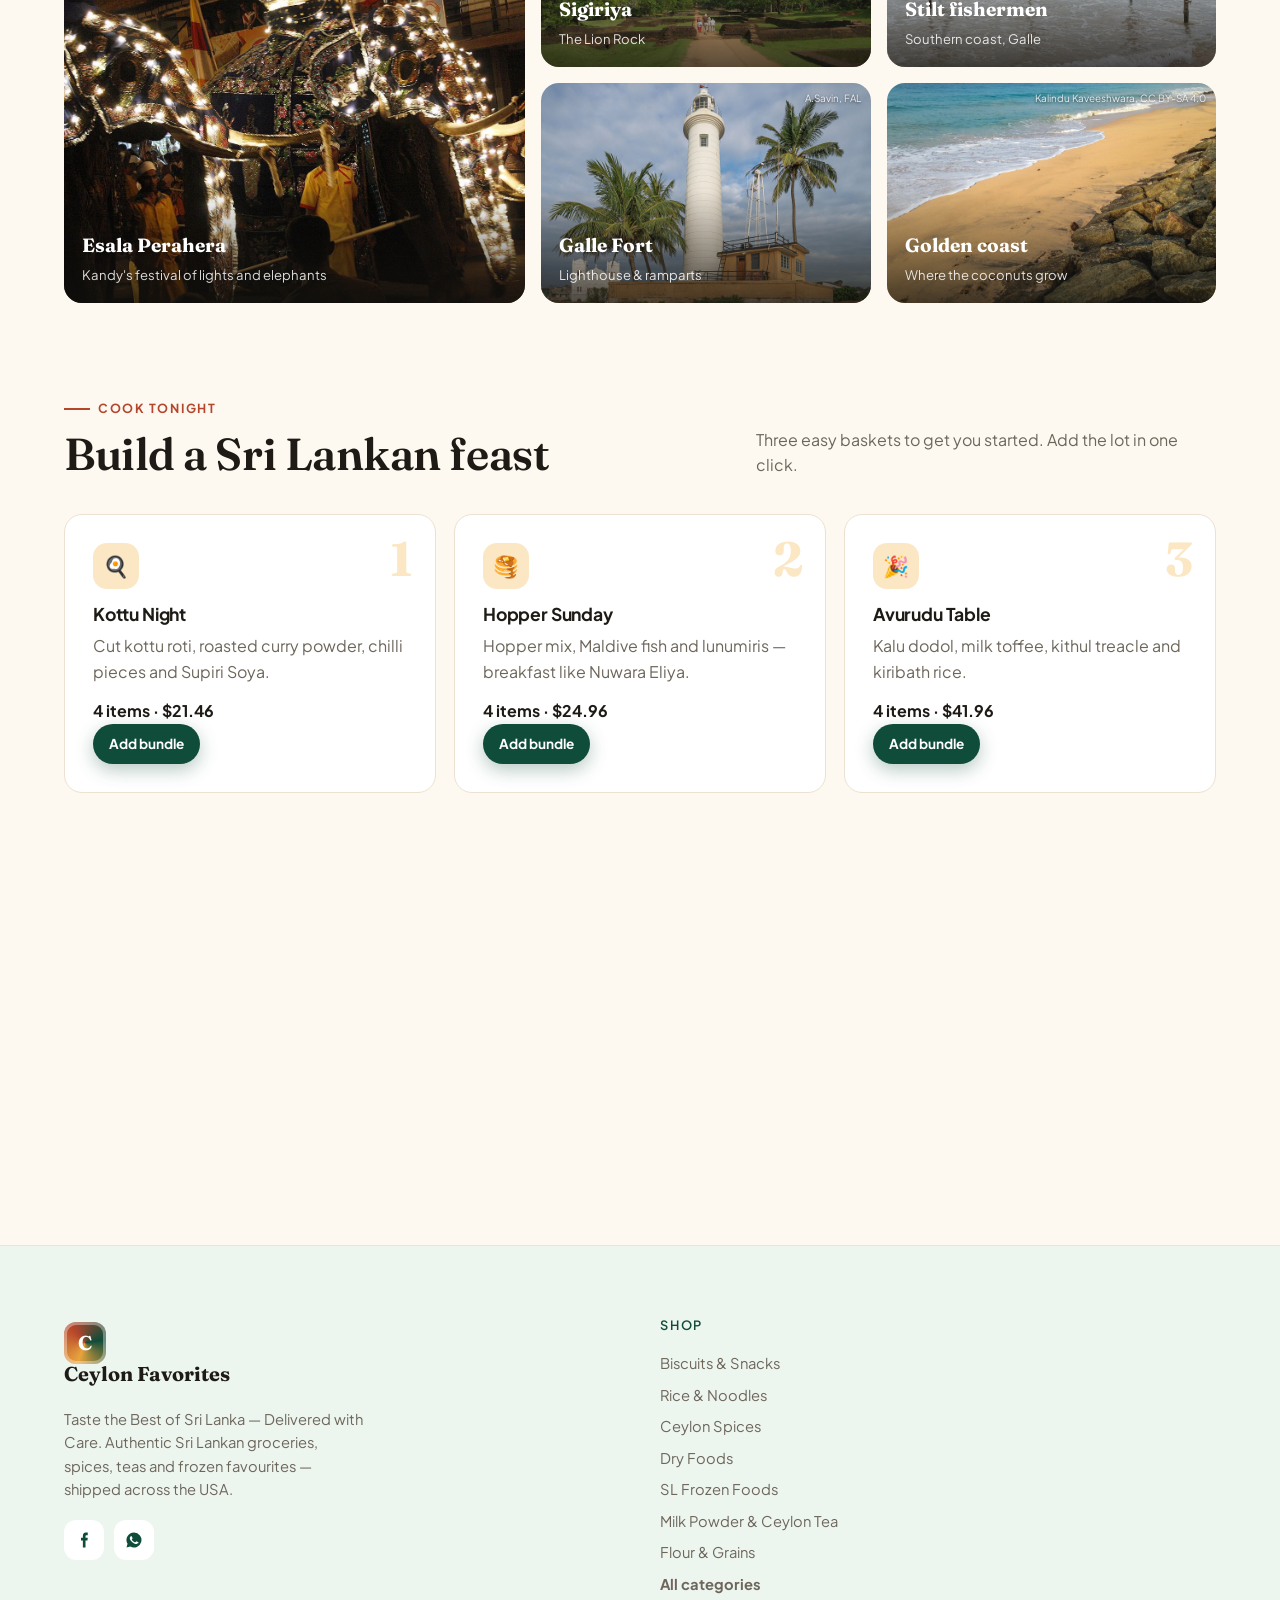
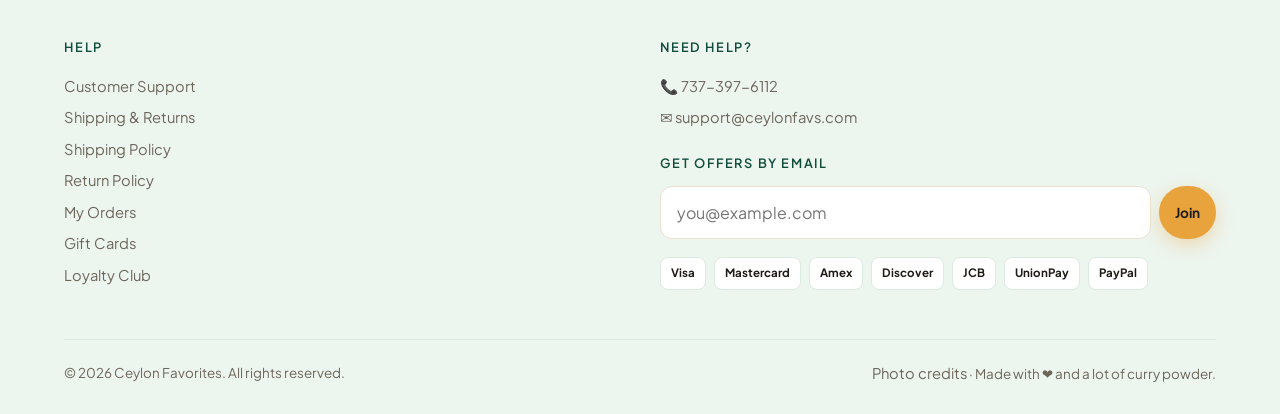
==== commit 188ef530: "Switch to a light theme and add Sri Lankan photography - Light cream/mint palette for hero, page hea" ====
--- a/index.html
+++ b/index.html
@@ -31,14 +31,13 @@
           <div><b>50</b><span>States shipped</span></div>
         </div>
       </div>
-      <div class="hero-art" aria-hidden="true">
-        <div class="plate"><div class="plate-center"><div><small>Today's plate</small><b>Rice &amp;<br>Curry</b></div></div></div>
-        <div class="orbit">🌶️</div>
-        <div class="orbit">🍵</div>
-        <div class="orbit">🥥</div>
-        <div class="orbit">🐟</div>
-        <div class="orbit">🍪</div>
-      </div>
+      <div class="collage">
+        <figure class="c1"><img src="assets/img/tea-plantation.jpg" alt="Tea plantations in the hills of Nuwara Eliya, Sri Lanka"><span class="credit">Photo: Vyacheslav Argenberg, CC BY 4.0</span></figure>
+        <figure class="c2"><img src="assets/img/rice-and-curry.jpg" alt="Sri Lankan rice and curry with several curries and sambols"><span class="credit">Lankan Foodie, CC BY-SA 4.0</span></figure>
+        <figure class="c3"><img src="assets/img/spices.jpg" alt="Spice stall in Kandy market"></figure>
+        <div class="tagline">🌿 From the hill country<small>to your kitchen table</small></div>
+      </div>
+</div>
     </div>
   </section>
 
@@ -109,12 +108,30 @@
   <section class="block" style="padding-top:0">
     <div class="wrap">
       <div class="tea-band reveal">
-        <div style="position:relative">
+        <div class="tea-copy">
           <span class="eyebrow">Pure Ceylon Tea</span>
           <h2>Dilmah, Bogawanthalawa, Zesta &amp; <em>more</em></h2>
-          <p style="max-width:520px;color:#cfc6b6">Loose leaf and tea bags from the hill country, plus Anchor milk powder for the perfect kiri thé.</p>
+          <p style="max-width:460px;color:var(--muted)">Loose leaf and tea bags from the hill country, plus Anchor milk powder for the perfect kiri thé.</p>
+          <a class="btn btn-primary" href="category.html?c=milk-powder-ceylon-tea">Shop tea →</a>
         </div>
-        <a class="btn btn-gold" style="position:relative" href="category.html?c=milk-powder-ceylon-tea">Shop tea →</a>
+        <div class="tea-photo"><img src="assets/img/nine-arch-bridge.jpg" alt="Train crossing the Nine Arch Bridge near Ella through tea country" loading="lazy"><span class="photo-credit">Photo: A.Savin, FAL</span></div>
+      </div>
+    </div>
+  </section>
+
+  <!-- From the island -->
+  <section class="block" style="padding-top:0">
+    <div class="wrap">
+      <div class="section-head">
+        <div><span class="eyebrow dark">Ayubowan</span><h2>A little piece of the island</h2></div>
+        <p>Every product we stock carries a story from somewhere on this small, beautiful island.</p>
+      </div>
+      <div class="island">
+        <figure class="reveal"><img src="assets/img/perahera.jpg" alt="Decorated elephants at the Kandy Esala Perahera" loading="lazy"><span class="credit">Daniel Liabeuf, CC BY-SA 3.0</span><figcaption><b>Esala Perahera</b><span>Kandy's festival of lights and elephants</span></figcaption></figure>
+        <figure class="reveal"><img src="assets/img/sigiriya.jpg" alt="Sigiriya rock fortress" loading="lazy"><span class="credit">Bernard Gagnon, CC BY-SA 3.0</span><figcaption><b>Sigiriya</b><span>The Lion Rock</span></figcaption></figure>
+        <figure class="reveal"><img src="assets/img/stilt-fishing.jpg" alt="Stilt fishermen near Galle" loading="lazy"><span class="credit">Jakub Hałun, CC BY 4.0</span><figcaption><b>Stilt fishermen</b><span>Southern coast, Galle</span></figcaption></figure>
+        <figure class="reveal"><img src="assets/img/galle-lighthouse.jpg" alt="Galle Fort lighthouse among coconut palms" loading="lazy"><span class="credit">A.Savin, FAL</span><figcaption><b>Galle Fort</b><span>Lighthouse &amp; ramparts</span></figcaption></figure>
+        <figure class="reveal"><img src="assets/img/galle-beach.jpg" alt="Golden sand beach in Galle" loading="lazy"><span class="credit">Kalindu Kaveeshwara, CC BY-SA 4.0</span><figcaption><b>Golden coast</b><span>Where the coconuts grow</span></figcaption></figure>
       </div>
     </div>
   </section>
--- a/assets/css/style.css
+++ b/assets/css/style.css
@@ -5,7 +5,9 @@
   --saffron: #e8a33d;
   --saffron-soft: #fbe7c3;
   --cinnamon: #b5452b;
-  --cream: #fbf6ec;
+  --cream: #fdf9f1;
+  --mint: #edf5ef;
+  --mint-2: #dcebe1;
   --paper: #ffffff;
   --ink: #1e1b16;
   --muted: #6d665b;
@@ -39,17 +41,17 @@
 
 /* ---------- Announcement + header ---------- */
 .announce {
-  background: var(--leaf);
-  color: var(--leaf-ink);
+  background: var(--saffron-soft);
+  color: var(--ink);
   font-size: .85rem;
   text-align: center;
   padding: 8px 16px;
 }
-.announce strong { color: var(--saffron); }
+.announce strong { color: var(--cinnamon); }
 
 .site-header {
   position: sticky; top: 0; z-index: 50;
-  background: rgba(251, 246, 236, .92);
+  background: rgba(253, 249, 241, .94);
   backdrop-filter: saturate(1.4) blur(12px);
   border-bottom: 1px solid var(--line);
 }
@@ -142,26 +144,28 @@
 .hero {
   position: relative; overflow: hidden;
   background:
-    radial-gradient(1200px 500px at 85% -10%, rgba(232, 163, 61, .35), transparent 60%),
-    radial-gradient(800px 400px at -10% 110%, rgba(181, 69, 43, .25), transparent 60%),
-    var(--leaf);
-  color: #fff;
+    radial-gradient(900px 500px at 90% -10%, rgba(232, 163, 61, .22), transparent 60%),
+    radial-gradient(700px 400px at -10% 110%, rgba(15, 76, 58, .10), transparent 60%),
+    linear-gradient(180deg, var(--mint), var(--cream));
+  color: var(--ink);
 }
 .hero::after {
-  content: ""; position: absolute; inset: 0; opacity: .08; pointer-events: none;
-  background-image: radial-gradient(circle at 1px 1px, #fff 1px, transparent 0);
+  content: ""; position: absolute; inset: 0; opacity: .07; pointer-events: none;
+  background-image: radial-gradient(circle at 1px 1px, var(--leaf) 1px, transparent 0);
   background-size: 22px 22px;
 }
-.hero-grid { position: relative; z-index: 1; display: grid; grid-template-columns: 1.1fr .9fr; gap: 48px; align-items: center; padding: 88px 0 96px; }
+.hero-grid { position: relative; z-index: 1; display: grid; grid-template-columns: 1.1fr .9fr; gap: 48px; align-items: center; padding: 72px 0 84px; }
 .eyebrow { display: inline-flex; align-items: center; gap: 8px; font-size: .78rem; font-weight: 700; letter-spacing: .14em; text-transform: uppercase; color: var(--saffron); }
 .eyebrow::before { content: ""; width: 26px; height: 2px; background: currentColor; }
 .hero h1 { font-size: clamp(2.6rem, 6vw, 4.6rem); margin: 18px 0 20px; }
-.hero h1 em { font-style: italic; color: var(--saffron); }
-.hero p.lead { font-size: 1.15rem; max-width: 520px; color: rgba(255,255,255,.82); }
+.hero h1 em { font-style: italic; color: var(--cinnamon); }
+.hero .eyebrow { color: var(--cinnamon); }
+.hero h1 { color: var(--leaf); }
+.hero p.lead { font-size: 1.15rem; max-width: 520px; color: var(--muted); }
 .hero-cta { display: flex; flex-wrap: wrap; gap: 12px; margin-top: 30px; }
 .hero-stats { display: flex; gap: 36px; margin-top: 44px; }
-.hero-stats b { display: block; font-family: var(--display); font-size: 2rem; color: var(--saffron); }
-.hero-stats span { font-size: .85rem; color: rgba(255,255,255,.7); }
+.hero-stats b { display: block; font-family: var(--display); font-size: 2rem; color: var(--leaf); }
+.hero-stats span { font-size: .85rem; color: var(--muted); }
 
 .hero-art { position: relative; aspect-ratio: 1; }
 .plate {
@@ -185,6 +189,40 @@
 .plate-center b { font-family: var(--display); font-size: clamp(1.5rem, 3.2vw, 2.4rem); display: block; line-height: 1; }
 .plate-center small { font-weight: 700; letter-spacing: .14em; text-transform: uppercase; font-size: .7rem; color: var(--cinnamon); }
 @keyframes bob { 50% { transform: translateY(-10px); } }
+
+/* Photo collage */
+.collage { position: relative; aspect-ratio: 1 / 1.02; }
+.collage figure { position: absolute; margin: 0; overflow: hidden; border-radius: 28px; box-shadow: 0 24px 50px rgba(15, 76, 58, .22); border: 6px solid #fff; }
+.collage img { width: 100%; height: 100%; object-fit: cover; }
+.collage .c1 { inset: 0 18% 26% 0; }
+.collage .c2 { width: 46%; height: 52%; right: 0; bottom: 0; border-radius: 50% 50% 28px 28px; }
+.collage .c3 { width: 34%; aspect-ratio: 1; left: 6%; bottom: 2%; border-radius: 50%; }
+.collage .tagline {
+  position: absolute; left: 24px; top: 24px; background: rgba(255,255,255,.92); backdrop-filter: blur(6px);
+  padding: 10px 14px; border-radius: 14px; font-size: .8rem; font-weight: 700; color: var(--leaf); box-shadow: var(--shadow);
+}
+.collage .tagline small { display: block; font-weight: 600; color: var(--muted); font-size: .72rem; }
+figure .credit, .photo-credit {
+  position: absolute; right: 10px; bottom: 8px; font-size: .62rem; color: rgba(255,255,255,.85);
+  text-shadow: 0 1px 3px rgba(0,0,0,.6); pointer-events: none;
+}
+
+/* Island strip */
+.island { display: grid; grid-template-columns: 1.4fr 1fr 1fr; grid-template-rows: 220px 220px; gap: 16px; }
+.island figure { position: relative; margin: 0; border-radius: var(--radius); overflow: hidden; }
+.island figure:first-child { grid-row: span 2; }
+.island img { width: 100%; height: 100%; object-fit: cover; transition: transform .6s ease; }
+.island figure:hover img { transform: scale(1.05); }
+.island figcaption {
+  position: absolute; inset: auto 0 0 0; padding: 40px 18px 16px; color: #fff;
+  background: linear-gradient(transparent, rgba(20, 18, 14, .7));
+}
+.island figcaption b { display: block; font-family: var(--display); font-size: 1.2rem; }
+.island figcaption span { font-size: .82rem; opacity: .85; }
+.island .credit { top: 8px; bottom: auto; }
+
+.island.trio { grid-template-columns: repeat(3, 1fr); grid-template-rows: 260px; }
+.island.trio figure:first-child { grid-row: auto; grid-column: auto; }
 
 /* ---------- Sections ---------- */
 section.block { padding: 88px 0; }
@@ -269,16 +307,17 @@
 .promo.green { background: linear-gradient(135deg, var(--leaf-2), var(--leaf)); color: #fff; }
 
 .tea-band {
-  background: var(--ink); color: #f4ede0; border-radius: 30px; padding: 60px;
-  display: grid; grid-template-columns: 1fr auto; gap: 40px; align-items: center;
-  position: relative; overflow: hidden;
-}
-.tea-band::before {
-  content: ""; position: absolute; width: 480px; height: 480px; right: -120px; top: -160px; border-radius: 50%;
-  background: radial-gradient(circle, rgba(232,163,61,.35), transparent 65%);
-}
+  background: var(--mint); color: var(--ink); border-radius: 30px; overflow: hidden;
+  display: grid; grid-template-columns: 1fr 1fr; align-items: stretch;
+  position: relative; border: 1px solid var(--mint-2);
+}
+.tea-band .tea-copy { padding: 56px; }
+.tea-band .tea-photo { position: relative; min-height: 340px; }
+.tea-band .tea-photo img { position: absolute; inset: 0; width: 100%; height: 100%; object-fit: cover; }
+.tea-band .eyebrow { color: var(--cinnamon); }
 .tea-band h2 { font-size: clamp(2rem, 4vw, 3rem); }
-.tea-band h2 em { color: var(--saffron); }
+.tea-band h2 em { color: var(--cinnamon); }
+.tea-band h2 { color: var(--leaf); }
 
 .testi-grid { display: grid; grid-template-columns: repeat(3, 1fr); gap: 20px; }
 .testi { background: var(--paper); border: 1px solid var(--line); border-radius: var(--radius); padding: 28px; }
@@ -289,14 +328,25 @@
 /* ---------- Page hero (inner pages) ---------- */
 .page-hero {
   background:
-    radial-gradient(600px 260px at 90% 0%, rgba(232,163,61,.35), transparent 70%),
-    var(--leaf);
-  color: #fff; padding: 64px 0 56px;
-}
-.crumbs { font-size: .85rem; color: rgba(255,255,255,.65); margin-bottom: 14px; }
-.crumbs a:hover { color: var(--saffron); }
+    radial-gradient(600px 260px at 90% 0%, rgba(232,163,61,.22), transparent 70%),
+    var(--mint);
+  color: var(--ink); padding: 56px 0 48px; border-bottom: 1px solid var(--mint-2);
+  position: relative; overflow: hidden;
+}
+.page-hero h1 { color: var(--leaf); }
+.page-hero.has-photo { padding: 80px 0 72px; }
+.page-hero .hero-photo {
+  position: absolute; inset: 0 0 0 38%;
+  background: center / cover no-repeat;
+  -webkit-mask-image: linear-gradient(90deg, transparent, #000 45%);
+  mask-image: linear-gradient(90deg, transparent, #000 45%);
+}
+.page-hero .wrap { position: relative; }
+.page-hero .photo-credit { position: absolute; right: 12px; bottom: 8px; }
+.crumbs { font-size: .85rem; color: var(--muted); margin-bottom: 14px; }
+.crumbs a:hover { color: var(--cinnamon); }
 .page-hero h1 { font-size: clamp(2.2rem, 5vw, 3.6rem); margin: 0 0 10px; }
-.page-hero p { color: rgba(255,255,255,.8); max-width: 620px; font-size: 1.08rem; margin: 0; }
+.page-hero p { color: var(--muted); max-width: 560px; font-size: 1.08rem; margin: 0; }
 .page-hero .hero-emo { font-size: 3rem; margin-bottom: 8px; }
 
 /* ---------- Category page ---------- */
@@ -330,11 +380,13 @@
 .prose .note { background: var(--saffron-soft); border-left: 4px solid var(--saffron); padding: 14px 18px; border-radius: 0 12px 12px 0; font-size: .95rem; }
 .meta { font-size: .85rem; color: var(--muted); }
 
-.aside-card { background: var(--leaf); color: #fff; border-radius: var(--radius); padding: 28px; position: sticky; top: 100px; }
+.aside-card { background: var(--mint); color: var(--ink); border: 1px solid var(--mint-2); border-radius: var(--radius); padding: 28px; position: sticky; top: 100px; }
+.aside-card h3 { color: var(--leaf); }
+.aside-card p { color: var(--muted) !important; }
 .aside-card h3 { font-size: 1.4rem; }
-.aside-card a.line { display: flex; align-items: center; gap: 12px; padding: 12px 0; border-top: 1px solid rgba(255,255,255,.15); font-weight: 600; }
-.aside-card a.line:hover { color: var(--saffron); }
-.aside-card .ico { width: 36px; height: 36px; border-radius: 10px; background: rgba(255,255,255,.12); display: grid; place-items: center; }
+.aside-card a.line { display: flex; align-items: center; gap: 12px; padding: 12px 0; border-top: 1px solid var(--mint-2); font-weight: 600; }
+.aside-card a.line:hover { color: var(--cinnamon); }
+.aside-card .ico { width: 36px; height: 36px; border-radius: 10px; background: #fff; display: grid; place-items: center; }
 
 .info-grid { display: grid; grid-template-columns: repeat(3, 1fr); gap: 18px; margin-bottom: 28px; }
 .info { background: var(--paper); border: 1px solid var(--line); border-radius: var(--radius); padding: 24px; }
@@ -385,14 +437,17 @@
 /* Coming soon */
 .soon {
   min-height: 70vh; display: grid; place-items: center; text-align: center; padding: 80px 24px;
-  background: radial-gradient(800px 400px at 50% 0%, rgba(232,163,61,.3), transparent 70%), var(--ink); color: #fff;
-}
+  background: linear-gradient(rgba(253,249,241,.9), rgba(253,249,241,.96)), url(../img/perahera.jpg) center / cover;
+  color: var(--ink); position: relative;
+}
+.soon .eyebrow { color: var(--cinnamon); }
+.soon h1 { color: var(--leaf); }
 .soon h1 { font-size: clamp(2.4rem, 6vw, 4.4rem); }
-.soon h1 em { color: var(--saffron); }
+.soon h1 em { color: var(--cinnamon); }
 .countdown { display: flex; gap: 14px; justify-content: center; margin: 30px 0; }
-.countdown div { background: rgba(255,255,255,.08); border: 1px solid rgba(255,255,255,.15); border-radius: 16px; padding: 16px 18px; min-width: 84px; }
+.countdown div { background: #fff; border: 1px solid var(--line); border-radius: 16px; padding: 16px 18px; min-width: 84px; }
 .countdown b { display: block; font-family: var(--display); font-size: 2.2rem; color: var(--saffron); line-height: 1; }
-.countdown span { font-size: .72rem; letter-spacing: .14em; text-transform: uppercase; color: rgba(255,255,255,.6); }
+.countdown span { font-size: .72rem; letter-spacing: .14em; text-transform: uppercase; color: var(--muted); }
 .notify { display: flex; gap: 10px; max-width: 440px; margin: 0 auto; }
 .notify .input { background: rgba(255,255,255,.95); }
 .popcorn { font-size: 4.5rem; animation: bob 3s ease-in-out infinite; }
@@ -449,20 +504,20 @@
 .toast.show { transform: translate(-50%, 0); }
 
 /* ---------- Footer ---------- */
-.site-footer { background: var(--ink); color: #cfc6b6; padding: 72px 0 28px; margin-top: 0; }
+.site-footer { background: var(--mint); color: var(--muted); padding: 72px 0 28px; margin-top: 0; border-top: 1px solid var(--mint-2); }
 .foot-grid { display: grid; grid-template-columns: 1.4fr 1fr 1fr 1.2fr; gap: 40px; }
-.site-footer h4 { font-family: var(--body); color: #fff; font-size: .8rem; letter-spacing: .14em; text-transform: uppercase; margin-bottom: 16px; }
+.site-footer h4 { font-family: var(--body); color: var(--leaf); font-size: .8rem; letter-spacing: .14em; text-transform: uppercase; margin-bottom: 16px; }
 .site-footer a { display: block; padding: 4px 0; font-size: .92rem; }
-.site-footer a:hover { color: var(--saffron); }
-.site-footer .logo-text { color: #fff; }
+.site-footer a:hover { color: var(--cinnamon); }
+.site-footer .logo-text { color: var(--ink); }
 .foot-about { font-size: .92rem; margin-top: 16px; max-width: 300px; }
 .newsletter { display: flex; gap: 8px; margin-top: 10px; }
-.newsletter .input { background: #2b2620; border-color: #3a342c; color: #fff; }
+.newsletter .input { background: #fff; }
 .pay-row { display: flex; flex-wrap: wrap; gap: 8px; margin-top: 18px; }
-.pay-row span { font-size: .72rem; font-weight: 700; padding: 6px 10px; border-radius: 8px; background: #2b2620; color: #e9e1d2; }
-.foot-bottom { display: flex; justify-content: space-between; gap: 16px; flex-wrap: wrap; border-top: 1px solid #3a342c; margin-top: 48px; padding-top: 22px; font-size: .84rem; }
+.pay-row span { font-size: .72rem; font-weight: 700; padding: 6px 10px; border-radius: 8px; background: #fff; color: var(--ink); border: 1px solid var(--mint-2); }
+.foot-bottom { display: flex; justify-content: space-between; gap: 16px; flex-wrap: wrap; border-top: 1px solid var(--mint-2); margin-top: 48px; padding-top: 22px; font-size: .84rem; }
 .socials { display: flex; gap: 10px; margin-top: 18px; }
-.socials a { width: 40px; height: 40px; border-radius: 12px; background: #2b2620; display: grid; place-items: center; padding: 0; }
+.socials a { width: 40px; height: 40px; border-radius: 12px; background: #fff; color: var(--leaf); display: grid; place-items: center; padding: 0; }
 .socials svg { width: 18px; height: 18px; }
 
 .wa-fab {
@@ -488,7 +543,13 @@
 }
 @media (max-width: 900px) {
   .hero-grid, .split, .content-grid, .gc-layout, .tea-band { grid-template-columns: 1fr; }
-  .hero-art { max-width: 420px; margin: 0 auto; width: 100%; }
+  .collage { max-width: 460px; margin: 0 auto; width: 100%; }
+  .tea-band { grid-template-columns: 1fr; }
+  .tea-band .tea-photo { min-height: 240px; order: -1; }
+  .tea-band .tea-copy { padding: 32px 28px; }
+  .island { grid-template-columns: 1fr 1fr; grid-template-rows: 260px 180px 180px; }
+  .island figure:first-child { grid-row: auto; grid-column: span 2; }
+  .page-hero .hero-photo { inset: 0; opacity: .22; -webkit-mask-image: none; mask-image: none; }
   .perks-row { grid-template-columns: 1fr 1fr; }
   .perk:nth-child(3) { border-left: 0; }
   .perk:nth-child(n+3) { border-top: 1px solid var(--line); }
@@ -499,9 +560,9 @@
   .side a .n { margin-left: 6px; }
   .testi-grid, .info-grid, .steps, .points-hero { grid-template-columns: 1fr; }
   .aside-card { position: static; }
-  .tea-band { padding: 40px 28px; }
 }
 @media (max-width: 560px) {
+  .island.trio { grid-template-columns: 1fr; grid-template-rows: repeat(3, 200px); }
   .wrap { padding: 0 16px; }
   section.block { padding: 60px 0; }
   .hero-grid { padding: 56px 0 64px; }
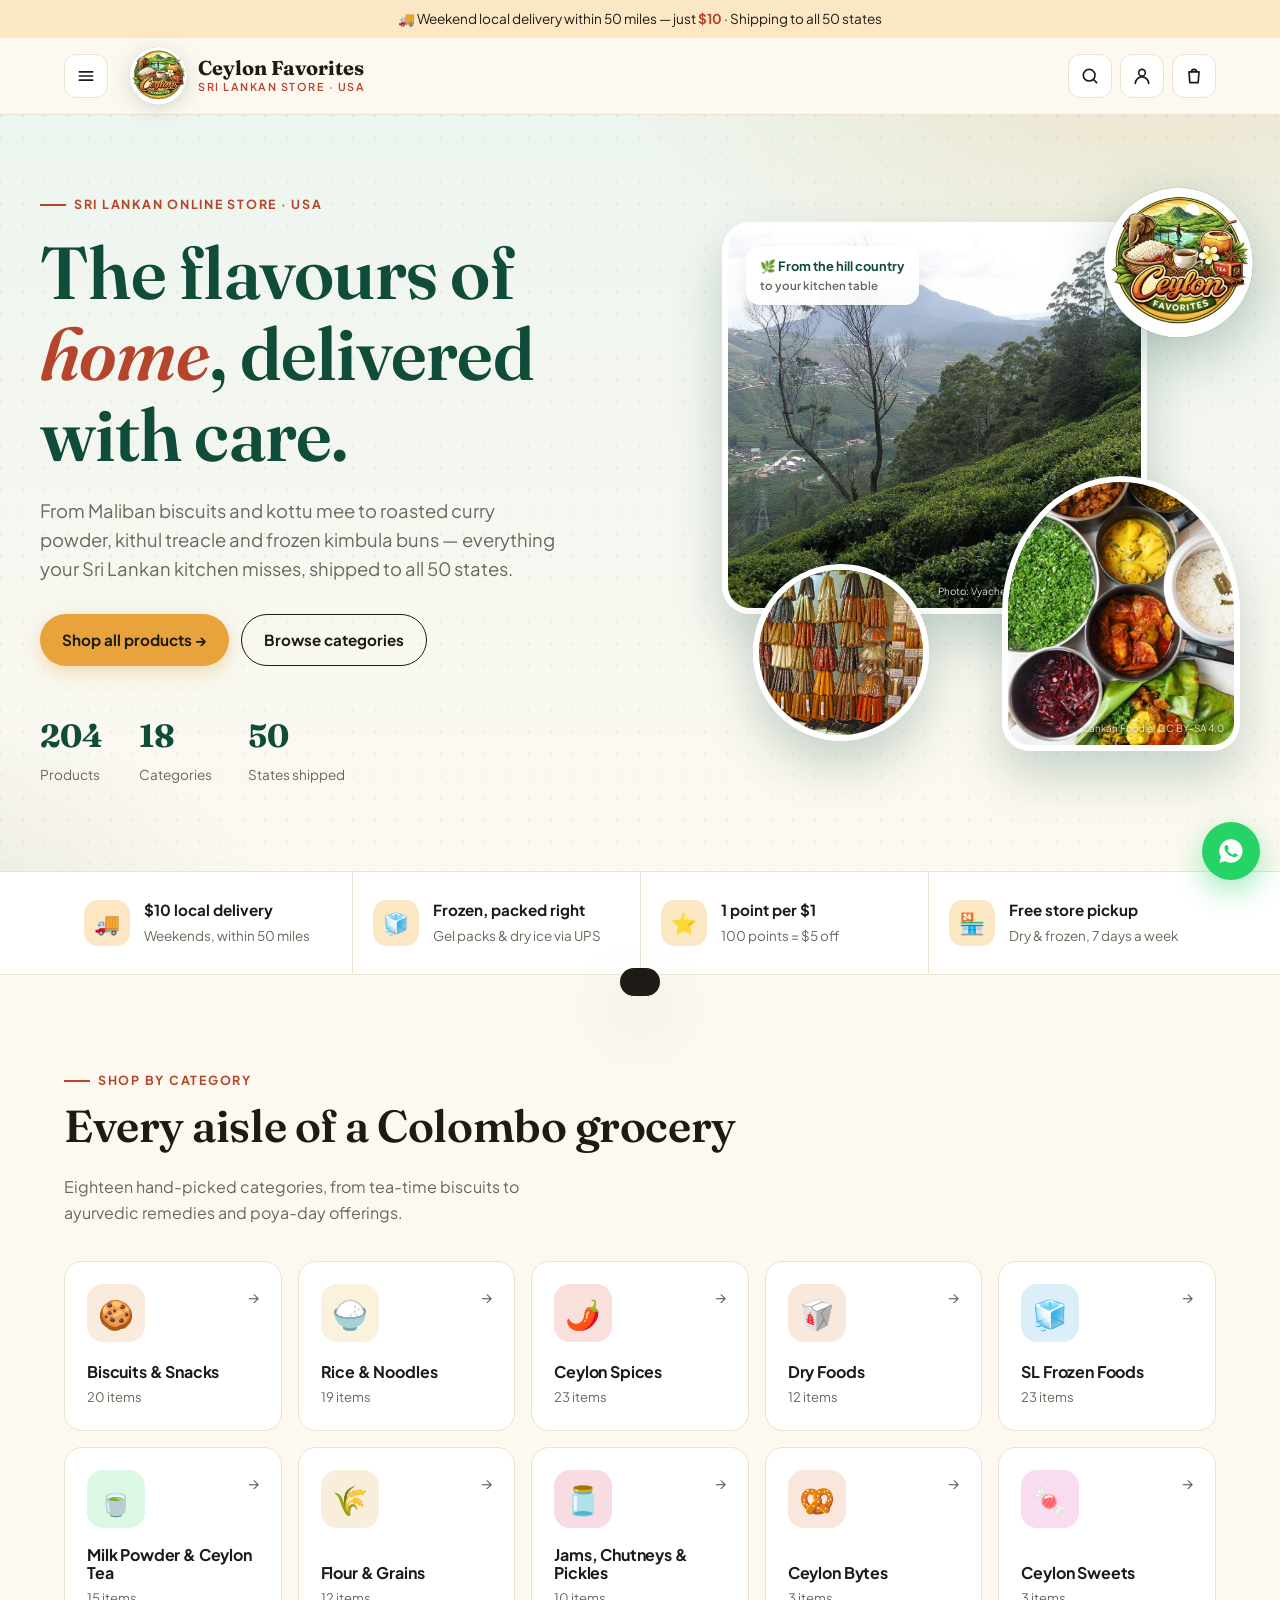
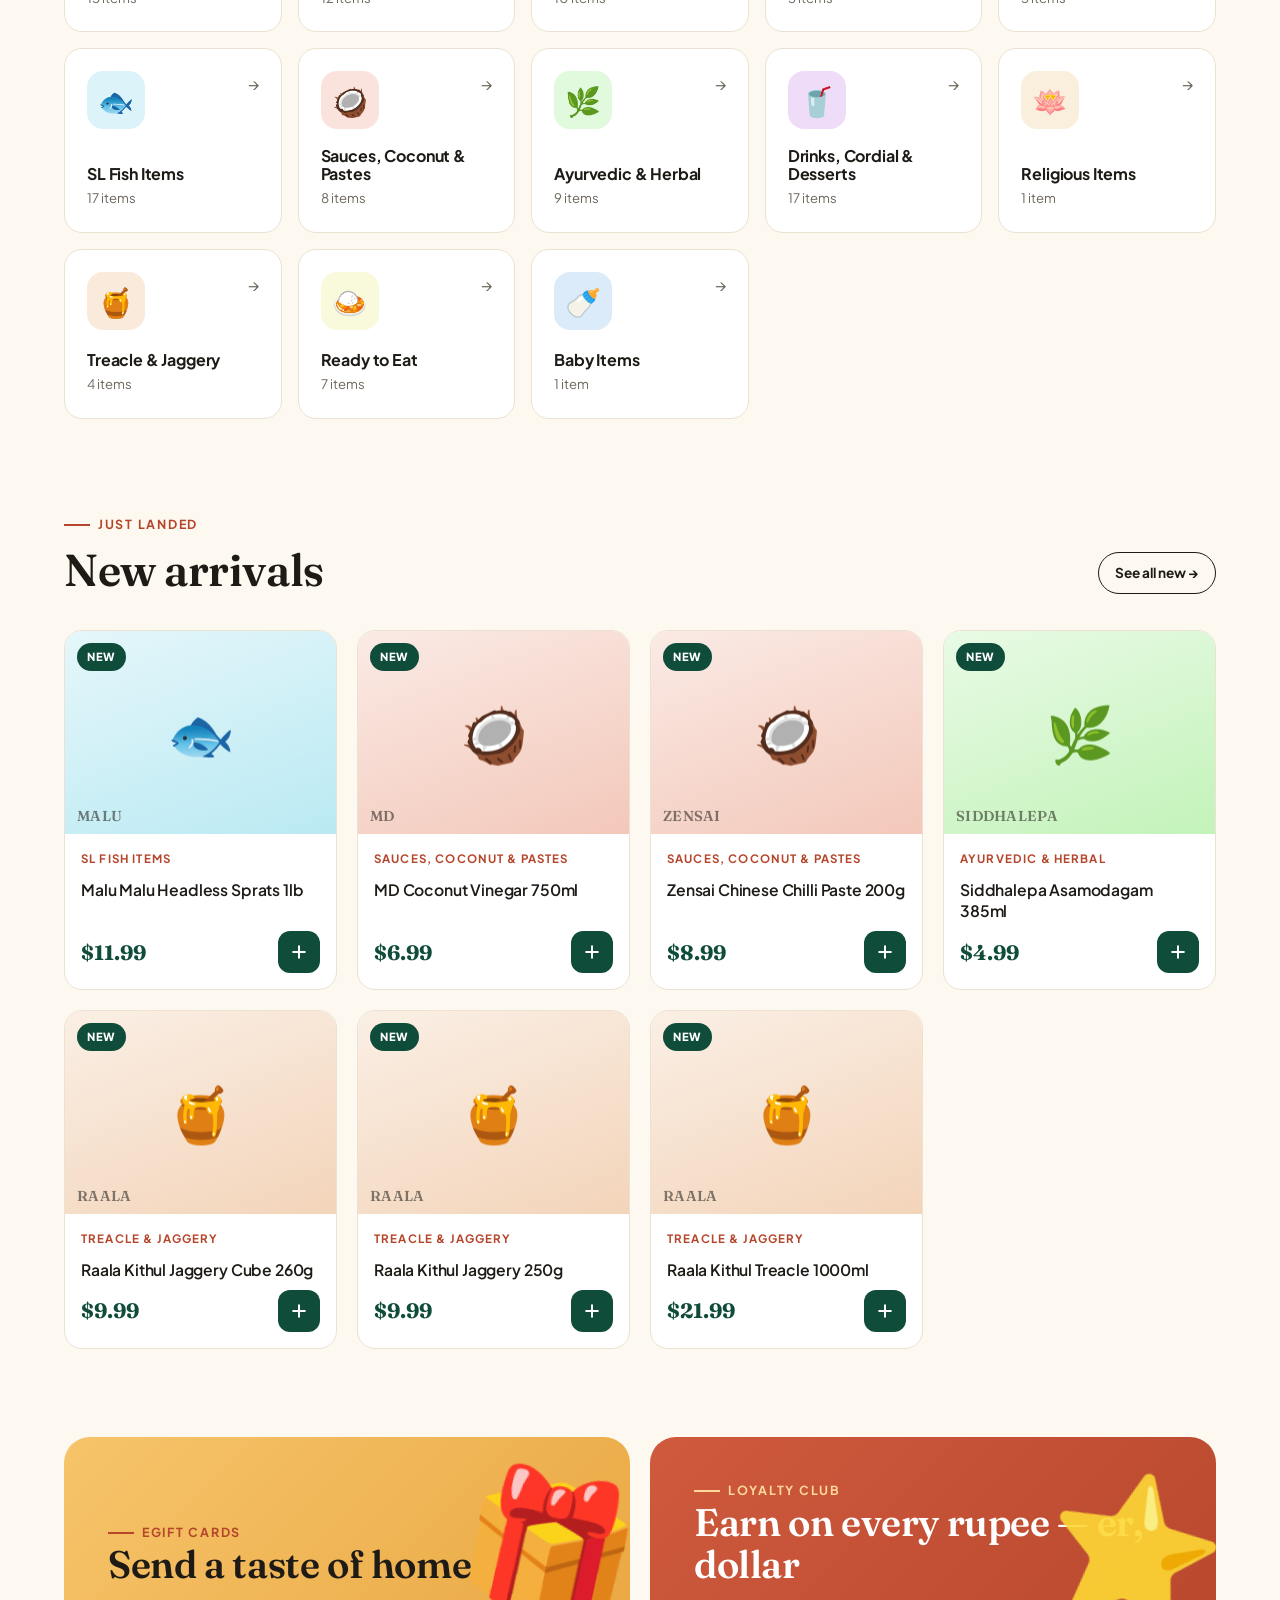
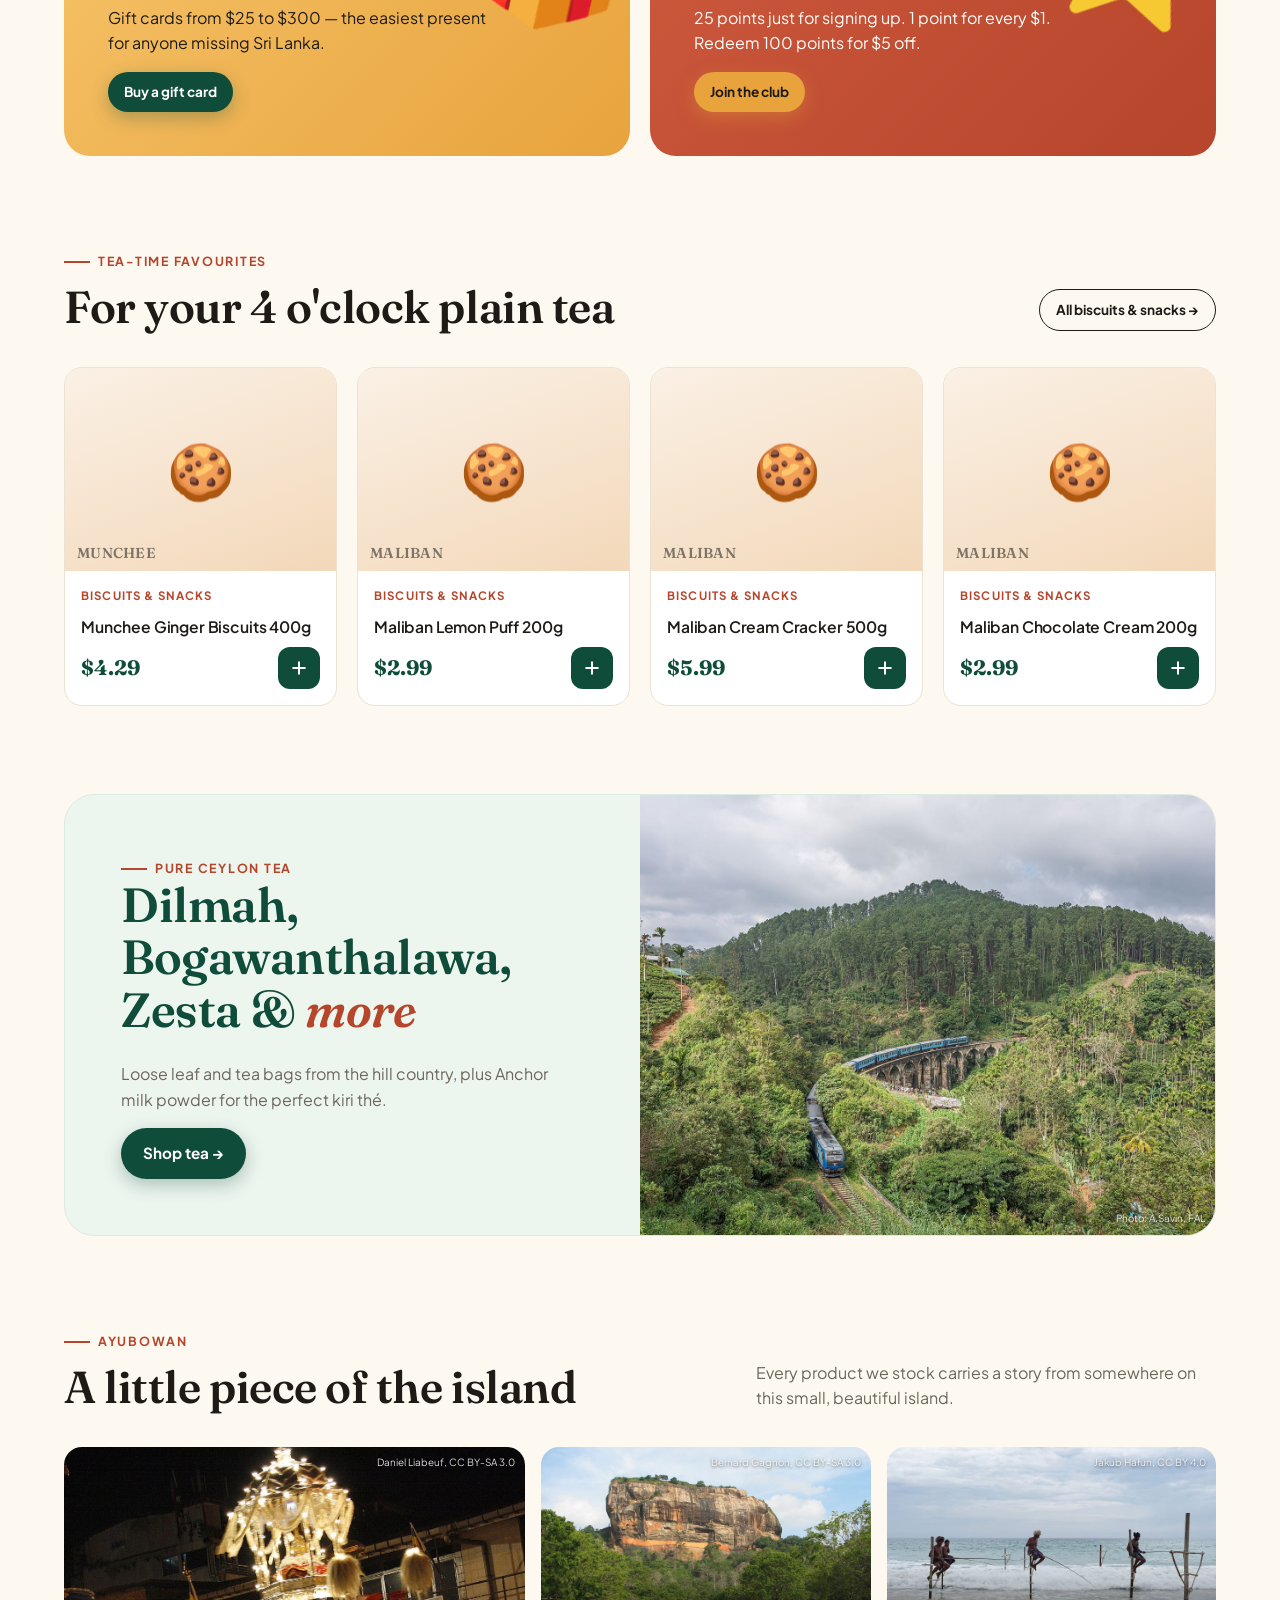
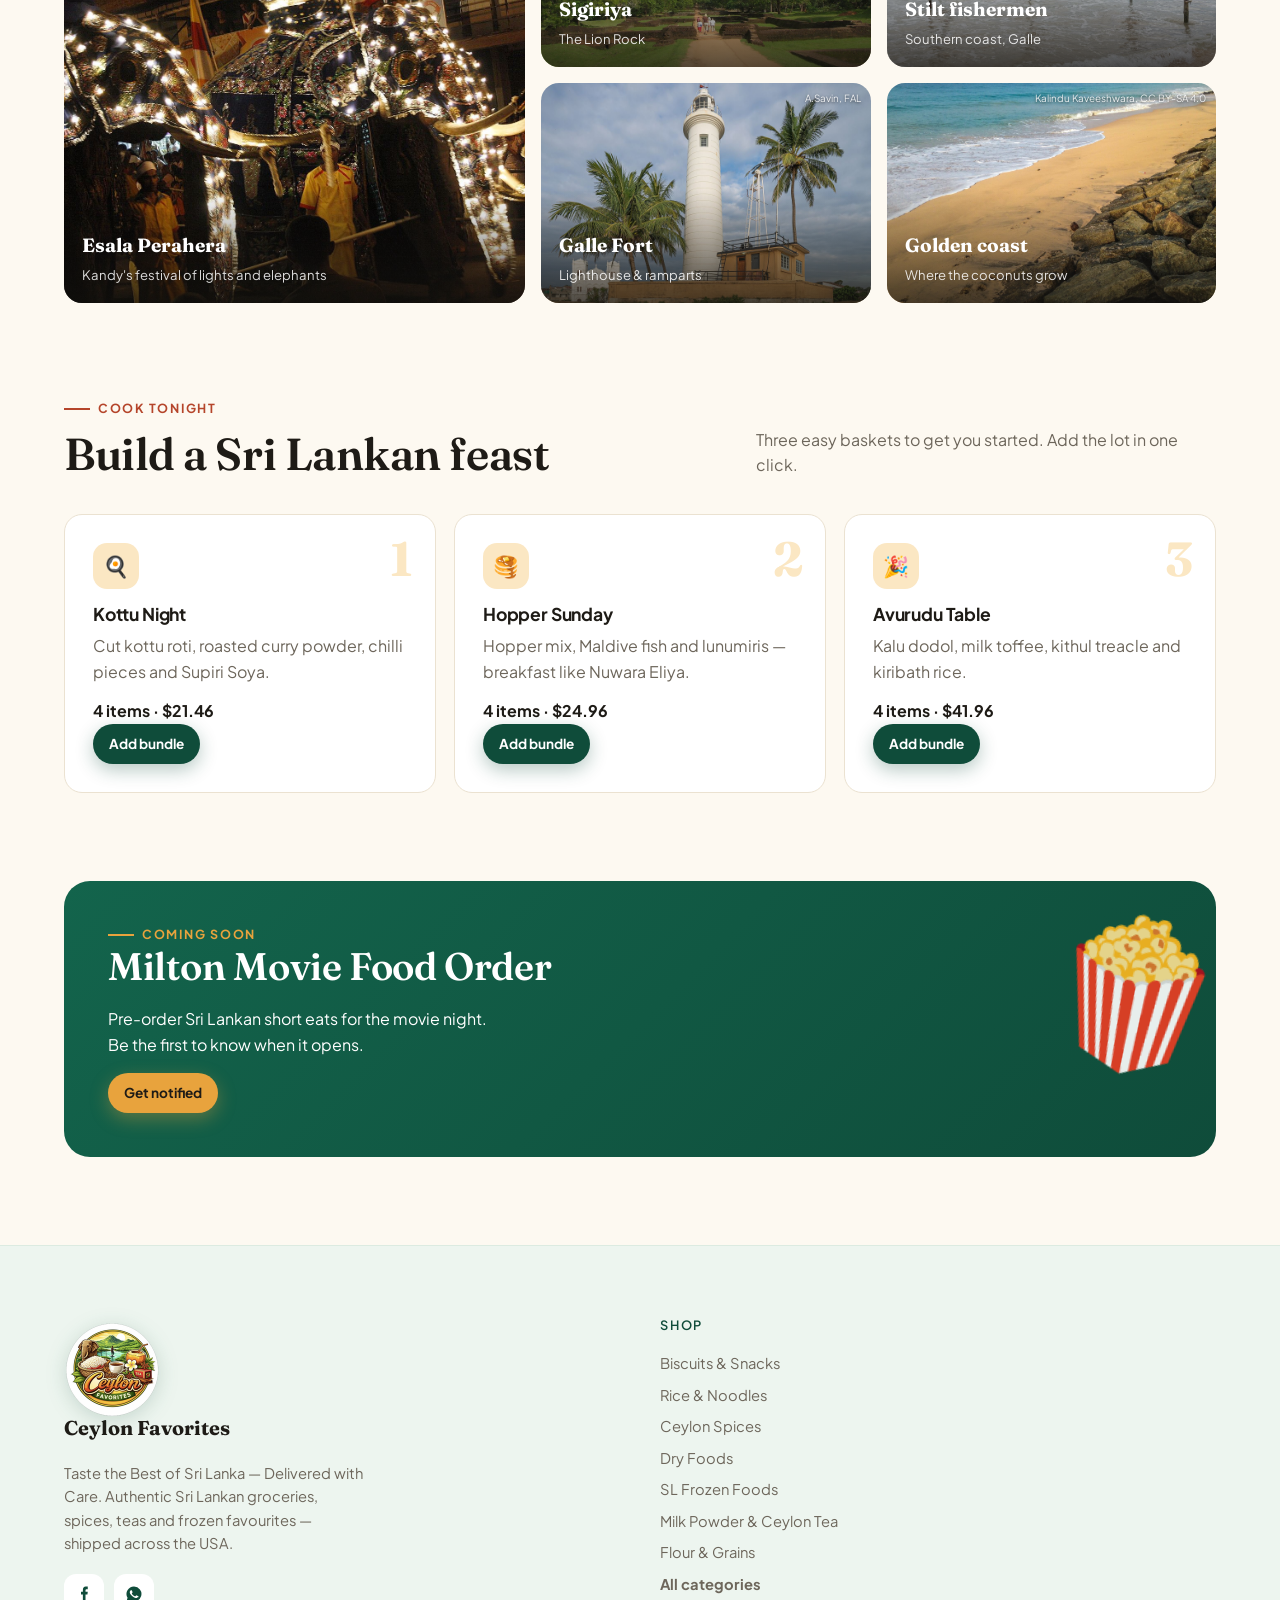
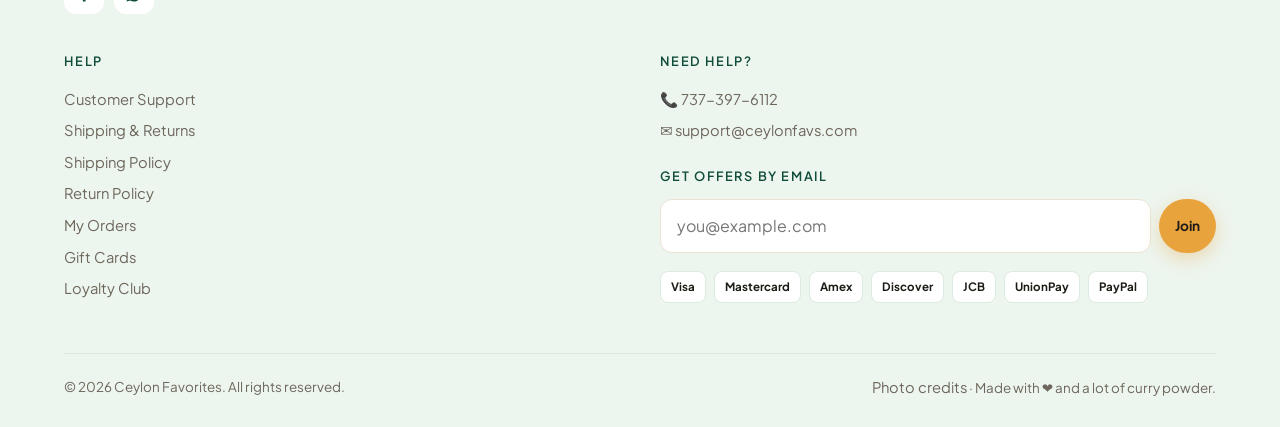
==== commit 18bc8294: "Use the Ceylon Favorites logo across the site Logo in header, footer, home hero badge, favicon and t" ====
--- a/index.html
+++ b/index.html
@@ -9,7 +9,8 @@
   <link rel="preconnect" href="https://fonts.gstatic.com" crossorigin>
   <link href="https://fonts.googleapis.com/css2?family=Fraunces:ital,opsz,wght@0,9..144,500;0,9..144,600;0,9..144,700;1,9..144,600&family=Plus+Jakarta+Sans:wght@400;500;600;700;800&display=swap" rel="stylesheet">
   <link rel="stylesheet" href="assets/css/style.css">
-  <link rel="icon" href="data:image/svg+xml,<svg xmlns='http://www.w3.org/2000/svg' viewBox='0 0 100 100'><text y='.9em' font-size='90'>🌶️</text></svg>">
+  <link rel="icon" type="image/png" href="assets/img/favicon.png">
+  <link rel="apple-touch-icon" href="assets/img/logo-192.png">
 </head>
 <body data-page="home">
 
@@ -35,6 +36,7 @@
         <figure class="c1"><img src="assets/img/tea-plantation.jpg" alt="Tea plantations in the hills of Nuwara Eliya, Sri Lanka"><span class="credit">Photo: Vyacheslav Argenberg, CC BY 4.0</span></figure>
         <figure class="c2"><img src="assets/img/rice-and-curry.jpg" alt="Sri Lankan rice and curry with several curries and sambols"><span class="credit">Lankan Foodie, CC BY-SA 4.0</span></figure>
         <figure class="c3"><img src="assets/img/spices.jpg" alt="Spice stall in Kandy market"></figure>
+        <img class="hero-badge" src="assets/img/logo.png" alt="Ceylon Favorites logo">
         <div class="tagline">🌿 From the hill country<small>to your kitchen table</small></div>
       </div>
 </div>
--- a/assets/css/style.css
+++ b/assets/css/style.css
@@ -63,6 +63,13 @@
   display: grid; place-items: center; color: #fff; font-family: var(--display); font-weight: 700; font-size: 1.25rem;
   box-shadow: inset 0 0 0 3px rgba(255,255,255,.35);
 }
+.logo-img { width: 60px; height: 60px; object-fit: contain; filter: drop-shadow(0 4px 10px rgba(15, 76, 58, .18)); transition: transform .3s; }
+.logo:hover .logo-img { transform: rotate(-6deg) scale(1.05); }
+.footer-logo { width: 96px; height: 96px; }
+.collage .hero-badge {
+  position: absolute; z-index: 2; width: 30%; height: auto; aspect-ratio: 1; right: -3%; top: -7%; object-fit: contain;
+  filter: drop-shadow(0 18px 30px rgba(15, 76, 58, .3)); animation: bob 6s ease-in-out infinite;
+}
 .logo-text { font-family: var(--display); font-size: 1.25rem; font-weight: 700; line-height: 1; }
 .logo-text small { display: block; font-family: var(--body); font-size: .68rem; font-weight: 600; letter-spacing: .14em; text-transform: uppercase; color: var(--cinnamon); margin-top: 4px; }
 
@@ -562,6 +569,7 @@
   .aside-card { position: static; }
 }
 @media (max-width: 560px) {
+  .logo-img { width: 48px; height: 48px; }
   .island.trio { grid-template-columns: 1fr; grid-template-rows: repeat(3, 200px); }
   .wrap { padding: 0 16px; }
   section.block { padding: 60px 0; }
